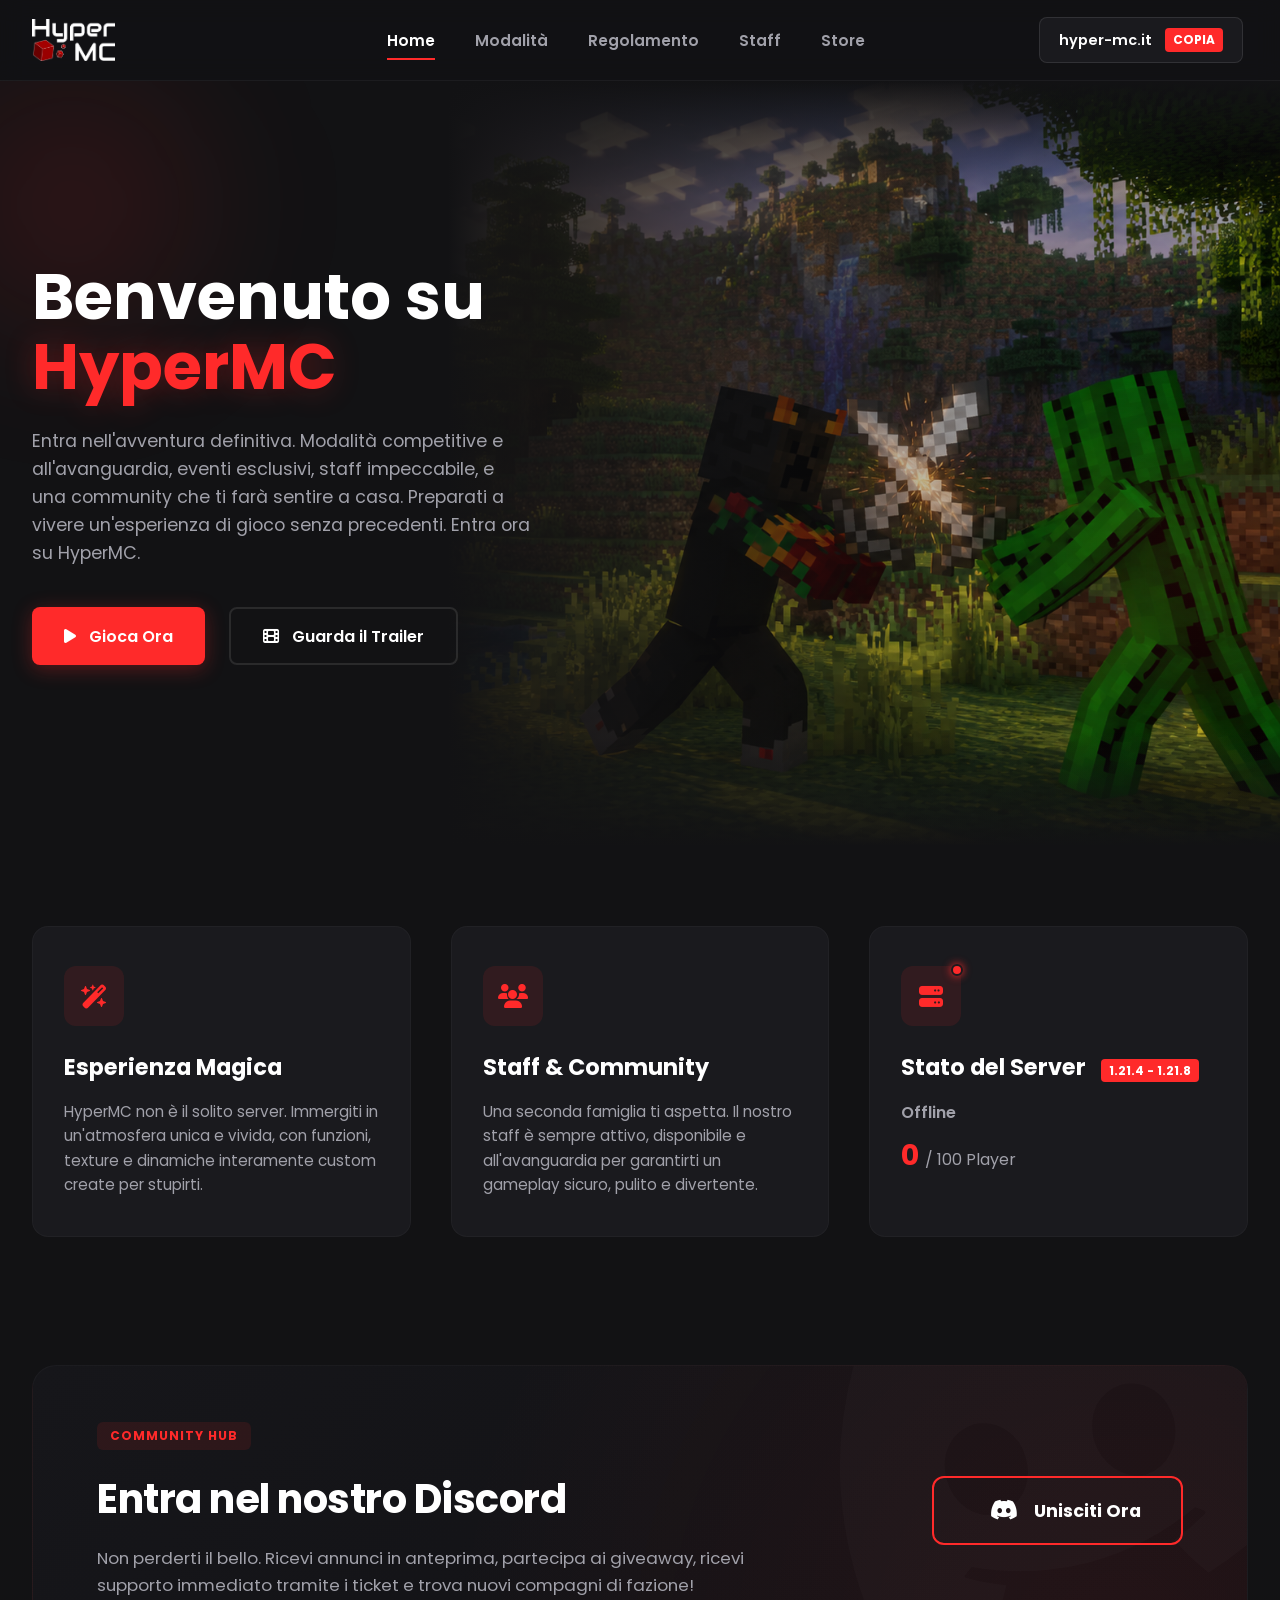
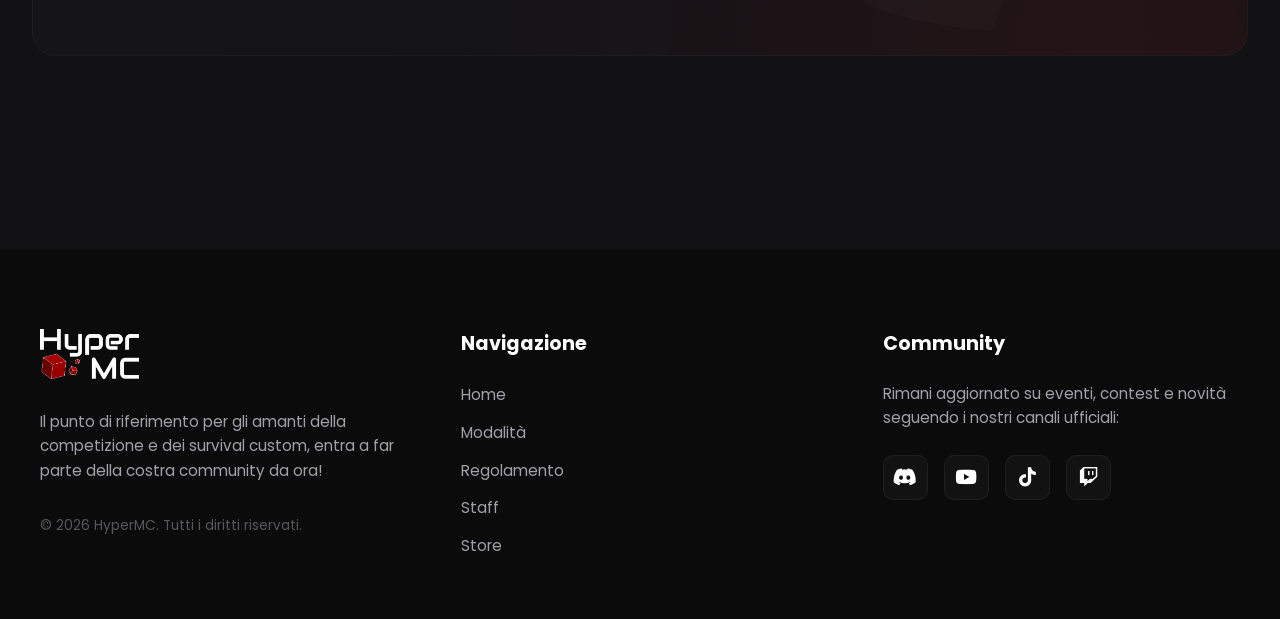
==== index.html @ ea0489ea "Diciottesimo commit: HyperMC Website" ====
<!DOCTYPE html>
<html lang="it">
<head>
    <meta charset="UTF-8">
    <meta name="viewport" content="width=device-width, initial-scale=1.0">
    <title>HyperMC - Home</title>
    <meta name="description" content="Entra su HyperMC, il server Minecraft con modalità competitive, survival custom, eventi esclusivi e voice chat integrata. Scatena l'avventura!">
    <link href="https://fonts.googleapis.com/css2?family=Poppins:wght@400;600;700&display=swap" rel="stylesheet">
    <link rel="stylesheet" href="https://cdnjs.cloudflare.com/ajax/libs/font-awesome/6.4.0/css/all.min.css">
    <link rel="stylesheet" href="https://unpkg.com/aos@next/dist/aos.css" />
    <link rel="stylesheet" href="style.css">
    <link rel="icon" type="image/png" href="hypermc_icon.png">
    <link rel="icon" type="image/png" href="https://www.hyper-mc.it">
    <meta name="thumbnail" content="www.hyper-mc.it/anteprima.png" />



</head>
<body id="home-page"> 
    <header class="main-header">
        <div class="navbar-container">
            <a href="#home" class="nav-logo">
                <img src="server-logo.png" alt="HyperMC Logo" class="logo-img">
            </a>

            <nav class="nav-menu">
                <a href="index.html" class="nav-link active">Home</a>
                <a href="modalità.html" class="nav-link">Modalità</a>
                <a href="regolamento.html" class="nav-link">Regolamento</a>
                <a href="staff.html" class="nav-link">Staff</a>
                <a href="store.html" class="nav-link">Store</a>
            </nav>

            <div class="nav-actions">
                <button class="ip-button" onclick="copyIP()">
                    <span class="ip-text">hyper-mc.it</span>
                    <span class="ip-badge">Copia</span>
                </button>
            </div>
            <div>
                <button class="hamburger-btn" id="hamburger">
                    <span></span>
                    <span></span>
                    <span></span>
                </button>
            </div>
        </div>
    </header>
    <section id="home" class="hero-section">
    <div class="glow-effect top-left"></div>
    <div class="glow-effect bottom-right"></div>

    <div class="hero-container">
        <div class="hero-content">
            <h1 data-aos="fade-up" class="hero-title">
                Benvenuto su<br>
                <span class="brand-color">HyperMC</span>
            </h1>
            <p data-aos="fade-up" data-aos-delay="200" class="hero-subtitle">
                Entra nell'avventura definitiva. Modalità competitive e all'avanguardia, eventi esclusivi, staff impeccabile, e una community che ti farà sentire a casa. Preparati a vivere un'esperienza di gioco senza precedenti. Entra ora su HyperMC.
            </p>
            <div class="hero-buttons" data-aos="fade-up" data-aos-delay="250">
                <button class="btn btn-primary" onclick="copyIP()">
                    <i class="fa-solid fa-play"></i> Gioca Ora
                </button>
                <a href="https://youtu.be/nFDqjTiSqSU" target="_blank" style="text-decoration: none;">
                    <button class="btn btn-secondary">
                        <i class="fa-solid fa-film"></i> Guarda il Trailer
                    </button>
                </a>
            </div>
        </div>
    </div>
</section>
    <section id="features" class="features-section">
        <div class="features-container">
            
            <div class="feature-card" data-aos="fade-up" data-aos-delay="100">
                <div class="card-icon">
                    <i class="fa-solid fa-wand-magic-sparkles"></i>
                </div>
                <h3>Esperienza Magica</h3>
                <p>HyperMC non è il solito server. Immergiti in un'atmosfera unica e vivida, con funzioni, texture e dinamiche interamente custom create per stupirti.</p>
            </div>

            <div class="feature-card" data-aos="fade-up" data-aos-delay="250">
                <div class="card-icon">
                    <i class="fa-solid fa-users"></i>
                </div>
                <h3>Staff & Community</h3>
                <p>Una seconda famiglia ti aspetta. Il nostro staff è sempre attivo, disponibile e all'avanguardia per garantirti un gameplay sicuro, pulito e divertente.</p>
            </div>

            <div class="feature-card status-card" data-aos="fade-up" data-aos-delay="400">
                <div class="card-icon status-icon">
                    <i class="fa-solid fa-server"></i>
                    <span class="pulse-dot"></span>
                </div>
                <h3>Stato del Server<span class="server-version-badge">1.21.4 - 1.21.8</span></h3>
                <div class="server-status-info">
                    <p id="server-status-text" class="status-loading">Connessione in corso...</p>
                    <div class="player-count-box">
                        <span id="player-count">--</span> <span class="player-max">/ 100 Player</span>
                    </div>
                </div>
            </div>
        </div>
    </section>

    <section id="discord-banner" class="discord-section">
        <div class="discord-container" data-aos="fade-right" data-aos-duration="900">
            <div class="discord-bg-icon">
                <i class="fa-brands fa-discord"></i>
            </div>
            
            <div class="discord-text-content">
                <span class="discord-badge">Community Hub</span>
                <h2>Entra nel nostro Discord</h2>
                <p>
                    Non perderti il bello. Ricevi annunci in anteprima, partecipa ai giveaway, ricevi supporto immediato tramite i ticket e trova nuovi compagni di fazione!
                </p>
            </div>

            <div class="discord-action">
                <a href="https://discord.gg/C8uufsfNbW" target="_blank" class="discord-btn">
                    <div class="btn-glow-layer"></div>
                    <i class="fa-brands fa-discord"></i>
                    <span>Unisciti Ora</span>
                </a>
            </div>
        </div>
    </section>
<script>
document.addEventListener('DOMContentLoaded', () => {
    // Usiamo querySelector per intercettare le classi esatte del tuo HTML
    const hamburger = document.querySelector('.hamburger-btn');
    const navMenu = document.querySelector('.nav-menu');

    console.log("Controllo elementi:", { hamburger, navMenu });

    if (hamburger && navMenu) {
        hamburger.addEventListener('click', () => {
            hamburger.classList.toggle('active');
            navMenu.classList.toggle('active');
        });

        const navLinks = navMenu.querySelectorAll('.nav-link');
        navLinks.forEach(link => {
            link.addEventListener('click', () => {
                hamburger.classList.remove('active');
                navMenu.classList.remove('active');
            });
        });
    }
});
</script>
    <script src="https://unpkg.com/aos@next/dist/aos.js"></script>
<script>
  // Inizializza le animazioni con impostazioni fluide
  AOS.init({
    duration: 1000, // Durata dell'animazione in millisecondi (1 secondo)
    once: true,     // L'animazione avviene solo la prima volta che si scrolla
    offset: 100     // Inizia l'animazione 100px prima che l'elemento appaia a schermo
  });
</script>
</body>
</div> </section> <footer class="main-footer">
    <div class="footer-container">
        
        <div class="footer-column footer-brand">
            <a href="index.html" class="footer-logo-link">
                <img src="server-logo.png" alt="HyperMC Logo" class="footer-logo">
            </a>
            <p>Il punto di riferimento per gli amanti della competizione e dei survival custom, entra a far parte della costra community da ora!</p>
            <p class="copyright">&copy; 2026 HyperMC. Tutti i diritti riservati.</p>
        </div>

        <div class="footer-column footer-links">
            <h3>Navigazione</h3>
            <ul>
                <li><a href="index.html">Home</a></li>
                <li><a href="modalità.html">Modalità</a></li>
                <li><a href="regolamento.html">Regolamento</a></li>
                <li><a href="staff.html">Staff</a></li>
                <li><a href="store.html">Store</a></li>
            </ul>
        </div>

        <div class="footer-column footer-social">
            <h3>Community</h3>
            <p>Rimani aggiornato su eventi, contest e novità seguendo i nostri canali ufficiali:</p>
            <div class="social-icons">
                <a href="https://discord.gg/j9Db7fVNSX" class="social-icon discord" target="_blank" title="Entra su Discord"><i class="fa-brands fa-discord"></i></a>
                <a href="https://www.youtube.com/@hypermc_official" class="social-icon youtube" target="_blank" title="Canale Youtube"><i class="fa-brands fa-youtube"></i></a>
                <a href="https://www.tiktok.com/@hypermc_official" class="social-icon tiktok" target="_blank" title="Profilo TikTok"><i class="fa-brands fa-tiktok"></i></a>
                <a href="https://www.twitch.tv/hypermc_network" class="social-icon twitch" target="_blank" title="Canale Twitch"><i class="fa-brands fa-twitch"></i></a>
            </div>
        </div>
    </div> </footer>
    <script src="app.js"></script>
    <script src="script.js"></script>
</html>
---- style.css ----
/* ==========================================
   RESET GLOBALE & VARIABILI
   ========================================== */
:root {
    --bg-dark: #121214;       /* Grigio scuro di sfondo principale */
    --bg-card: #1a1a1e;       /* Grigio leggermente più chiaro per navbar/card */
    --primary-red: #ff2a2a;   /* Rosso acceso energico */
    --text-white: #ffffff;    /* Bianco puro per i titoli */
    --text-gray: #a1a1aa;     /* Grigio chiaro per testi secondari */
    --transition-smooth: all 0.3s cubic-bezier(0.4, 0, 0.2, 1);
}

* {
    margin: 0;
    padding: 0;
    box-sizing: border-box;
    font-family: 'Poppins', sans-serif;
    scroll-behavior: smooth;
}
::selection {
  background-color: #ff2a2a; /* Colore dello sfondo */
  color: black;            /* Colore del testo */
}

body {
    margin: 0;
    padding: 0;
    background-color: #121214;
    color: var(--text-white);
    font-family: 'Poppins', sans-serif; /* O il tuo font attuale */

    /* 🛠️ INCOLLA E FORZA QUESTE 4 RIGHE QUI SOTTO */
    display: flex;
    flex-direction: column;
    min-height: 100vh; /* Costringe la pagina a essere alta almeno quanto lo schermo */
}

/* ==========================================
   STILE NAVBAR (HEADER) - REBUILT
   ========================================== */
.main-header {
    position: sticky !important; /* Mantiene la barra in alto durante lo scroll */
    top: 0;
    left: 0;
    width: 100%;
    z-index: 99999 !important;
    background: rgba(18, 18, 20, 0.7); 
    backdrop-filter: blur(12px);       
    -webkit-backdrop-filter: blur(12px);
    border-bottom: 1px solid rgba(255, 255, 255, 0.05);
    transition: var(--transition-smooth);
}

/* Il contenitore interno - Forziamo la riga orizzontale */
.navbar-container {
    display: flex !important;           /* FORZA la disposizione in riga */
    flex-direction: row !important;     /* Impedisce l'impilamento verticale */
    justify-content: space-between !important; /* Separa Logo, Menu e IP */
    align-items: center !important;     /* Centra tutto verticalmente */
    max-width: 1300px;
    margin: 0 auto;
    padding: 0 2rem;
    height: 80px !important;            /* Blocca l'altezza dell'header */
    box-sizing: border-box;
}

/* LOGO */
.nav-logo {
    display: flex !important;
    align-items: center !important;
    height: 100% !important;
    min-width: 150px; /* Evita che il logo si rimpicciolisca troppo */
    text-decoration: none;
}

/* L'immagine del logo - Blindata */
.nav-logo img {
    height: 42px !important;       /* Altezza fissa tassativa */
    max-height: 42px !important;   /* Sicurezza anti-sminchiamento */
    width: auto !important;        /* Mantiene le proporzioni */
    display: block !important;
    object-fit: contain !important;
    transition: var(--transition-smooth);
}

/* Effetto Hover sul logo */
.nav-logo:hover img {
    transform: scale(1.05);
}

/* LINK DI NAVIGAZIONE */
.nav-menu {
    display: flex;
    gap: 2.5rem;
    margin-left: 200px;
}

.nav-link {
    font-size: 0.95rem;
    font-weight: 600;
    text-decoration: none;
    color: var(--text-gray);
    position: relative;
    padding: 0.5rem 0;
    transition: var(--transition-smooth);
}

.nav-link:hover, .nav-link.active {
    color: var(--text-white);
}

/* Animazione linea rossa sotto i link */
.nav-link::after {
    content: '';
    position: absolute;
    bottom: 0;
    left: 50%;
    width: 0;
    height: 2px;
    background-color: var(--primary-red);
    transition: var(--transition-smooth);
    transform: translateX(-50%);
}

.nav-link:hover::after, .nav-link.active::after {
    width: 100%;
}

/* BOTTONE IP COPIA */
.ip-button {
    background-color: var(--bg-card);
    border: 1px solid rgba(255, 255, 255, 0.1);
    padding: 0.6rem 1.2rem;
    border-radius: 8px;
    cursor: pointer;
    display: flex;
    align-items: center;
    gap: 0.8rem;
    transition: var(--transition-smooth);
    margin-left: 170px;
}

.ip-text {
    color: var(--text-white);
    font-weight: 600;
    font-size: 0.9rem;
}

.ip-badge {
    background-color: var(--primary-red);
    color: var(--text-white);
    font-size: 0.75rem;
    font-weight: 700;
    text-transform: uppercase;
    padding: 0.2rem 0.5rem;
    border-radius: 4px;
    transition: var(--transition-smooth);
}

/* Effetti Hover Bottone IP */
.ip-button:hover {
    border-color: var(--primary-red);
    box-shadow: 0 0 15px rgba(255, 42, 42, 0.2);
    transform: translateY(-2px);
}

.ip-button:hover .ip-badge {
    background-color: var(--text-white);
    color: var(--bg-dark);
}
/* ==========================================
   STILE HERO SECTION
   ========================================== */
/* MODIFICA QUESTO NEL TUO CSS */
.hero-section {
    position: relative;             /* Ancoraggio elementi interni */
    min-height: 85vh;              /* Altezza della sezione */
    display: flex;                  /* Attiva il box flessibile */
    align-items: center;            /* Centra il contenuto in verticale */
    overflow: hidden;               /* Taglia le luci fuori schermo */
    background-color: #121214;      /* Grigio scuro originale di base */
}

/* Spostiamo l'immagine qui sotto, così si attiva SOLO se siamo nella Home */
#home-page .hero-section {
    background-image: url('img-hero3.png'); /* L'immagine si carica solo nella Home */
    background-position: calc(100% + 100px) center; /* Posiziona l'immagine */
    background-repeat: no-repeat;   /* Impedisce la ripetizione */
    background-size: cover;         /* Copre l'intera altezza */
}

/* MODIFICA QUESTO NEL TUO CSS */
/* Aggiungendo #home-page prima, la sfumatura esisterà SOLO nella Home */
#home-page .hero-section::before {
    content: '';                    /* Genera l'elemento virtuale del velo */
    position: absolute;             /* Lo sovrappone sopra alla sezione */
    top: 0;                         /* Parte dal limite superiore */
    left: 0;                        /* Parte dal limite sinistro */
    width: 100%;                    /* Esteso su tutta la larghezza */
    height: 100%;                   /* Esteso su tutta l'altezza */
    /* Il gradiente originale che si attiva solo nella pagina principale */
    background: linear-gradient(to right, #121214 0%, #121214 35%, rgba(18, 18, 20, 0.3) 70%, rgba(18, 18, 20, 0) 100%),
                linear-gradient(to bottom, #121214 0%, transparent 15%, transparent 85%, #121214 100%);
    z-index: 1;                     /* Sopra lo sfondo, sotto ai testi */
}

.hero-container {
    max-width: 1300px;              /* Larghezza massima del contenitore */
    margin: 0 auto;                 /* Centra il blocco nella pagina */
    padding: 2rem;                  /* Spazio di distacco dai bordi */
    width: 100%;                    /* Occupa tutto lo spazio orizzontale */
    z-index: 10;                    /* Spinge i testi sopra al velo sfumato */
}

/* COLONNA SINISTRA: TESTI */
.hero-content {
    max-width: 600px;               /* Contiene il testo per non farlo allargare troppo */
}

.hero-title {
    font-size: 4rem;                /* Grandezza del titolo principale */
    font-weight: 700;                /* Spessore del carattere in grassetto */
    line-height: 1.1;               /* Spaziatura verticale tra le righe */
    margin-bottom: 1.5rem;          /* Spazio vuoto sotto al titolo */
    color: var(--text-white);       /* Colore bianco del testo */
}

.hero-title .brand-color {
    color: var(--primary-red);      /* Applica il rosso della variabile */
    text-shadow: 0 0 30px rgba(255, 42, 42, 0.3); /* Effetto neon sul testo rosso */
}

.hero-subtitle {
    font-size: 1.1rem;              /* Grandezza del testo di descrizione */
    color: var(--text-gray);        /* Colore grigio chiaro leggibile */
    line-height: 1.6;               /* Altezza della riga di lettura */
    margin-bottom: 2.5rem;          /* Spazio prima dei pulsanti */
    max-width: 500px;               /* Blocca la larghezza del paragrafo */
}

/* BOTTONI HERO */
.hero-buttons {
    display: flex;
    gap: 1.5rem;
}

.btn {
    padding: 0.9rem 2rem;
    font-size: 1rem;
    font-weight: 600;
    border-radius: 8px;
    cursor: pointer;
    display: flex;
    align-items: center;
    gap: 0.8rem;
    transition: var(--transition-smooth);
}

.btn-primary {
    background-color: var(--primary-red);
    color: var(--text-white);
    border: none;
    box-shadow: 0 4px 20px rgba(255, 42, 42, 0.3);
}

.btn-primary:hover {
    transform: translateY(-3px);
    box-shadow: 0 6px 25px rgba(255, 42, 42, 0.5);
    background-color: #ff4545;
}

.btn-secondary {
    background-color: transparent;
    color: var(--text-white);
    border: 2px solid rgba(255, 255, 255, 0.1);
}

.btn-secondary:hover {
    border-color: var(--primary-red);
    background-color: rgba(255, 42, 42, 0.05);
    transform: translateY(-3px);
}

/* AMBIENT GLOW (LUCI DI SFONDO) */
.glow-effect {
    position: absolute;
    width: 400px;
    height: 400px;
    background: radial-gradient(circle, rgba(255, 42, 42, 0.15) 0%, rgba(0,0,0,0) 70%);
    border-radius: 50%;
    filter: blur(60px);
    z-index: 1;
    pointer-events: none; /* Evita che le luci blocchino i click sui bottoni */
}

.glow-effect.top-left {
    top: -10%;
    left: -10%;
}

.glow-effect.bottom-right {
    bottom: 10%;
    right: -10%;
}

/* ==========================================
   ANIMAZIONI (KEYFRAMES)
   ========================================== */
@keyframes floatAnimation {
    0% {
        transform: translateY(0px);
    }
    50% {
        transform: translateY(-15px); /* Sposta l'immagine su di 15px a metà animazione */
    }
    100% {
        transform: translateY(0px);
    }
}
/* ==========================================
   STILE SEZIONE FEATURES (CARD)
   ========================================== */
.features-section {
    padding: 5rem 2rem;
    position: relative;
    z-index: 10;
}

.features-container {
    max-width: 1300px;
    margin: 0 auto;
    display: grid;
    /* Crea 3 colonne uguali, ma se lo schermo è piccolo (mobile) le mette una sotto l'altra */
    grid-template-columns: repeat(auto-fit, minmax(300px, 1fr));
    gap: 2.5rem;
}

/* LA CARD ORIGINALE: Rimane ferma per AOS, mantiene le sue dimensioni naturali */
.feature-card {
    position: relative;
    border-radius: 16px;
    padding: 2.5rem 2rem;
    overflow: visible; 
    background: transparent; 
}

/* IL BOX GRAFICO: Crea lo sfondo originale e si muove all'hover */
.feature-card::before {
    content: '';
    position: absolute;
    top: 0;
    left: 0;
    right: 0;
    bottom: 0;
    background: var(--bg-card);
    border: 1px solid rgba(255, 255, 255, 0.03);
    border-radius: 16px;
    z-index: -1; 
    transition: transform 0.25s cubic-bezier(0.25, 0.46, 0.45, 0.94), border-color 0.25s ease, box-shadow 0.25s ease;
}

/* PREPARIAMO I TESTI E I COMPONENTI A MUOVERSI CON LA STESSA TRANSIZIONE */
.feature-card h3,
.feature-card p,
.feature-card .server-status-info {
    transition: transform 0.25s cubic-bezier(0.25, 0.46, 0.45, 0.94);
}

/* Stile delle icone in cima alle card */
.card-icon {
    width: 60px;
    height: 60px;
    background: rgba(255, 42, 42, 0.1);
    border-radius: 12px;
    display: flex;
    justify-content: center;
    align-items: center;
    margin-bottom: 1.5rem;
    /* Sincronizziamo il transform dell'icona con il resto della card */
    transition: transform 0.25s cubic-bezier(0.25, 0.46, 0.45, 0.94), background 0.25s ease;
}

.card-icon i {
    color: var(--primary-red);
    font-size: 1.5rem;
    transition: color 0.25s ease;
}

/* ==========================================================================
   IL FIX DEFINITIVO: Tutto si alza insieme alla stessa identica velocità!
   ========================================================================== */
.feature-card:hover::before,
.feature-card:hover .card-icon,
.feature-card:hover h3,
.feature-card:hover p {
    transform: translateY(-6px);
}

/* Gestione dei colori all'hover (attivati sempre dal guscio) */
.feature-card:hover::before {
    border-color: rgba(255, 42, 42, 0.2);
    box-shadow: 0 12px 30px rgba(0, 0, 0, 0.4);
}

.feature-card:hover .card-icon {
    background: var(--primary-red);
}

.feature-card:hover .card-icon i {
    color: var(--text-white);
}

/* Testi delle Card */
.feature-card h3 {
    font-size: 1.4rem;
    font-weight: 700;
    margin-bottom: 1rem;
    color: var(--text-white);
}

.feature-card p {
    color: var(--text-gray);
    font-size: 0.95rem;
    line-height: 1.6;
}

/* SPECIFICHE CARD STATO (CARD 3) */
.status-icon {
    position: relative;
}
.server-version-badge {
    background-color: var(--primary-red);
    color: var(--text-white);
    font-size: 0.75rem;
    font-weight: 700;
    text-transform: uppercase;
    padding: 0.2rem 0.5rem;
    border-radius: 4px;
    transition: var(--transition-smooth);
    margin-left: 15px;
}

/* IL PALLINO: Configurazione dinamica totale */
.pulse-dot {
    position: absolute;
    top: -2px;
    right: -2px;
    width: 12px;
    height: 12px;
    border-radius: 50%;
    border: 2px solid var(--bg-card);
    
    /* Valori BASE di default se JS non ha ancora risposto (Grigio spento) */
    background-color: var(--dot-bg, var(--text-gray)); 
    box-shadow: var(--dot-shadow, none);
    animation: var(--dot-anim, none);
    
    transition: background-color 0.3s ease, box-shadow 0.3s ease;
}

/* ==========================================================================
   COLLEGAMENTO DIRETTO CON LE CLASSI DI STATO (JS-COMPATIBLE)
   Agganciamo le variabili ovunque si trovi la classe nel blocco della card
   ========================================================================== */

/* 1. SE IL SERVER È ONLINE (Verde + Pulsazione) */
.status-online,
.status-online ~ .pulse-dot,
:has(.status-online) .pulse-dot,
.server-status-card:has(.status-online) .pulse-dot {
    color: #2ecc71;
    --dot-bg: #2ecc71;
    --dot-shadow: 0 0 8px #2ecc71;
    --dot-anim: pulseAnimation 1.8s infinite;
}

/* 2. SE IL SERVER È OFFLINE (Rosso fisso statico) */
.status-offline,
.status-offline ~ .pulse-dot,
:has(.status-offline) .pulse-dot,
.server-status-card:has(.status-offline) .pulse-dot {
    color: var(--primary-red);
    --dot-bg: var(--primary-red);
    --dot-shadow: 0 0 8px var(--primary-red);
    --dot-anim: none !important; /* Forza lo stop dell'animazione */
}

/* 3. IN CARICAMENTO (Grigio statico) */
.status-loading,
.status-loading ~ .pulse-dot,
:has(.status-loading) .pulse-dot {
    color: var(--text-gray);
    --dot-bg: var(--text-gray);
    --dot-shadow: none;
    --dot-anim: none;
}

/* INFO TESTUALI E RESTO DEL CSS REPLICA */
.server-status-info {
    margin-top: 0.5rem;
}

#server-status-text {
    font-weight: 600;
    font-size: 1rem;
    margin-bottom: 0.5rem;
}

.player-count-box {
    font-size: 1.8rem;
    font-weight: 700;
    color: var(--text-white);
    margin-top: 0.5rem;
}

#player-count {
    color: var(--primary-red);
}

.player-max {
    font-size: 1rem;
    color: var(--text-gray);
    font-weight: 400;
}

/* ==========================================
   ANIMAZIONE PULSAZIONE PALLINO VERDE
   ========================================== */
@keyframes pulseAnimation {
    0% {
        box-shadow: 0 0 0 0 rgba(46, 204, 113, 0.7);
    }
    70% {
        box-shadow: 0 0 0 8px rgba(46, 204, 113, 0);
    }
    100% {
        box-shadow: 0 0 0 0 rgba(46, 204, 113, 0);
    }
}
/* --- SEZIONE EVENTO APERTURA (TEMA ROSSO HYPERMC) --- */
.evento-apertura-section {
    padding: 3rem 2rem 6rem 2rem;
    position: relative;
    z-index: 10;
}   

.evento-container {
    max-width: 1300px;
    margin: 0 auto;
    background: var(--bg-card);
    border: 2px solid #ff2a2a; /* Rosso stile HyperMC */
    border-radius: 16px;
    padding: 40px;
    text-align: left; /* Allinea tutto a sinistra */
    box-shadow: 0 10px 30px rgba(255, 42, 42, 0.2);
    position: relative;
    
    /* Layout a due colonne (Flexbox) */
    display: flex;
    align-items: center; /* Centra verticalmente testo e immagine */
    justify-content: space-between;
    gap: 40px; /* Spazio tra il blocco di testo e l'immagine */
}

/* Colonna Sinistra (Testi) */
.evento-testo {
    flex: 1.2; /* Dà un po' più di spazio al testo rispetto all'immagine */
    display: flex;
    flex-direction: column;
    align-items: flex-start; /* Forziamo l'allineamento a sinistra dei figli */
}

/* Badge sopra il titolo */
.evento-badge {
    display: inline-block;
    padding: 0.3rem 0.8rem;
    background: rgba(255, 42, 42, 0.1);
    color: #ff2a2a;
    font-size: 0.75rem;
    font-weight: 700;
    text-transform: uppercase;
    letter-spacing: 1px;
    border-radius: 6px;
    margin-bottom: 1.2rem;
}

.evento-container h2 {
    color: #ffffff;
    font-size: 2.2rem;
    margin-bottom: 15px;
    font-weight: 700;
    text-align: left;
}

.evento-descrizione {
    color: #cccccc;
    font-size: 1.05rem;
    line-height: 1.6;
    max-width: 100%; /* Sfrutta tutta la larghezza della colonna di sinistra */
    margin: 0 0 25px 0; /* Rimuoviamo il "margin: auto" che centrava il testo */
    text-align: left;
}

/* Box per evidenziare la Voice Chat */
.voicechat-box {
    display: inline-flex;
    align-items: center;
    justify-content: flex-start;
    gap: 12px;
    background: rgba(255, 255, 255, 0.05);
    border: 1px solid rgba(255, 42, 42, 0.3);
    padding: 12px 24px;
    border-radius: 10px;
    color: #e0e0e0;
    font-size: 0.95rem;
}

.voice-icon {
    color: #ff2a2a;
    font-size: 1.3rem;
}

.voicechat-box strong {
    color: #ffffff;
}

/* Colonna Destra (Immagine) */
.evento-media {
    flex: 0.8;
    display: flex;
    justify-content: center;
    align-items: center;
    width: 100%;
}

.evento-img {
    width: 100%;
    max-width: 200px; /* Imposta la larghezza massima dell'immagine */
    height: auto;
    object-fit: contain;
    border-radius: 12px;
}
/* ==========================================
   STILE SEZIONE DISCORD BANNER
   ========================================== */
.discord-section {
    padding: 3rem 2rem 6rem 2rem;
    position: relative;
    z-index: 10;
}

.discord-container {
    max-width: 1300px;
    margin: 0 auto;
    background: #16161a; /* Grigio scurissimo di base */
    /* Crea un gradiente che simula una luce rossa circolare nell'angolo in basso a destra */
    background: radial-gradient(circle at 90% 100%, rgba(255, 42, 42, 0.08) 0%, rgba(22, 22, 26, 0) 60%), 
                linear-gradient(135deg, #16161a 0%, #111114 100%);
    border: 1px solid rgba(255, 255, 255, 0.03);
    border-radius: 24px;
    padding: 3.5rem 4rem;
    display: flex; 
    align-items: center;
    justify-content: space-between;
    gap: 3rem;
    position: relative;
    overflow: hidden; /* Taglia l'icona gigante che esce dai bordi */
}

/* L'icona gigante filigranata sullo sfondo */
.discord-bg-icon {
    position: absolute;
    right: -5%;
    bottom: -30%;
    font-size: 25rem;
    color: rgba(255, 255, 255, 0.015); /* Opacità quasi invisibile (1.5%) */
    transform: rotate(-15deg);
    pointer-events: none;
    z-index: 1;
}

/* LATO SINISTRO: TESTI */
.discord-text-content {
    max-width: 650px;
    position: relative;
    z-index: 2; /* Sopra l'icona di sfondo */
}

.discord-badge {
    display: inline-block;
    padding: 0.3rem 0.8rem;
    background: rgba(255, 42, 42, 0.1);
    color: var(--primary-red);
    font-size: 0.75rem;
    font-weight: 700;
    text-transform: uppercase;
    letter-spacing: 1px;
    border-radius: 6px;
    margin-bottom: 1.2rem;
}

.discord-text-content h2 {
    font-size: 2.5rem;
    font-weight: 700;
    color: var(--text-white);
    margin-bottom: 1rem;
    letter-spacing: -0.5px;
}

.discord-text-content p {
    color: var(--text-gray);
    line-height: 1.6;
    font-size: 1.05rem;
}

/* LATO DESTRO: IL MEGA BOTTONE FUTURISTICO */
.discord-action {
    position: relative;
    z-index: 2;
}

.discord-btn {
    position: relative;
    display: flex;
    align-items: center;
    gap: 1rem;
    padding: 1.2rem 2.5rem;
    background: transparent;
    color: var(--text-white);
    text-decoration: none;
    font-size: 1.1rem;
    font-weight: 700;
    border: 2px solid var(--primary-red);
    border-radius: 12px;
    white-space: nowrap; /* Impedisce al testo di andare a capo */
    transition: all 0.4s cubic-bezier(0.25, 0.8, 0.25, 1);
    overflow: hidden;
}

/* Icona dentro il bottone */
.discord-btn i {
    font-size: 1.4rem;
    transition: transform 0.4s ease;
}

/* EFFETTI HOVER SUL BOTTONE */
.discord-btn:hover {
    background-color: var(--primary-red);
    box-shadow: 0 0 30px rgba(255, 42, 42, 0.4);
    transform: scale(1.03); /* Si ingrandisce leggermente */
}

/* Animazione dell'icona Discord al passaggio del mouse */
.discord-btn:hover i {
    transform: rotate(15deg) scale(1.2); /* Ruota e si ingrandisce */
}
/* ==========================================
   STILE SEZIONE MODALITÀ DI GIOCO
   ========================================== */
.modes-section {
    padding: 8rem 2rem 6rem 2rem;   /* Spazio interno sopra, ai lati e sotto */
    background-color: #121214;      /* Grigio scuro di base del sito */
    display: flex;                  /* FORZA la sezione a comportarsi come contenitore flessibile */
    flex-direction: column;         /* Dispone titolo e card in verticale, uno sotto l'altro */
    align-items: center;            /* CENTRA in modo assoluto tutti i figli (titolo e container) al centro dello schermo */
    width: 100%;                    /* Costringe la sezione a occupare tutta la larghezza dello schermo */
    box-sizing: border-box;         /* Include il padding nel calcolo della larghezza per evitare bug */
}

/* CONTENITORE DEL TITOLO CENTRALE */
.modes-header {
    text-align: center;             /* IL FIX: Allinea il testo e lo span rosso esattamente al centro della pagina */
    margin-bottom: 4rem;            /* Mantiene lo spazio sotto prima delle card */
    width: 100%;                    /* Costringe il titolo a occupare tutto lo spazio orizzontale per centrarsi */
}

.modes-header h1 {
    font-size: 3.5rem;              /* Dimensione generosa per il titolo principale */
    font-weight: 800;                /* Spessore del font ultra-grassetto */
    color: var(--text-white);       /* Colore bianco per le prime parole */
    letter-spacing: -1px;           /* Avvicina leggermente le lettere per un look pro */
}

/* LA SCRITTA "MODALITÀ" IN ROSSO */
.modes-header h1 .brand-color {
    color: var(--primary-red);      /* Applica il rosso della variabile del server */
    text-shadow: 0 0 30px rgba(255, 42, 42, 0.2); /* Crea un leggerissimo alone rosso attorno */
}

.modes-container {
    width: 100%;                    /* Dice al container di usare lo spazio fino al limite massimo */
    max-width: 1300px;              /* Larghezza massima oltre la quale le card smettono di allargarsi */
    display: grid;                  /* Attiva la griglia interna per le card */
    grid-template-columns: repeat(2, 1fr); /* Mantiene le due colonne per Knockout e KitPvP */
    gap: 2.5rem;                    /* Spazio di distacco tra le card */
}

/* ==========================================================================
   IL NUOVO SISTEMA A GUSCIO PER LE MODALITÀ (FIX AOS & HOVER)
   ========================================================================== */

/* 1. STRUTTURA DEL GUSCIO ESTERNO: Gestisce SOLO la griglia e riceve AOS. 
   Togliamo sfondi, ombre e bordi per non farli laggare con la libreria */
.mode-card {
    background: transparent !important;
    padding: 0 !important;
    border: none !important;
    box-shadow: none !important;
}
/* LA REGINA: Dice al guscio esterno di allargarsi su due colonne se dentro c'è la card-main */
.mode-card:has(.card-main) {
    grid-column: span 2;
}

/* 2. IL VERO CORPO DELLA CARD: Qui dentro si sposta tutta la grafica, i padding e le immagini.
   La transizione risponderà istantaneamente e in modo fluido all'hover */
.card-body {
    width: 100%;
    position: relative;             /* Necessario per posizionare il badge e il velo ::before all'interno */
    border-radius: 20px;            /* Arrotonda gli angoli delle card */
    min-height: 380px;              /* Altezza minima per contenere i testi comodamente */
    padding: 3rem;                  /* Spazio interno tra i bordi e il testo */
    display: flex;                  /* Attiva flexbox per gestire la disposizione interna */
    align-items: flex-end;          /* Spinge i testi sempre sul fondo della card */
    overflow: hidden;               /* Taglia l'immagine di sfondo se esce fuori o il velo */
    border: 1px solid #121214;      /* Nasconde lo stacco usando il colore del sito */  
    background-size: cover;         /* Forza l'immagine a coprire l'intera card */
    background-position: center;    /* Centra l'immagine nella card */
    box-sizing: border-box;
    
    /* Questa transizione rende l'hover burro sia a salire che a scendere, ignorando i blocchi di AOS */
    transition: transform 0.3s cubic-bezier(0.25, 0.46, 0.45, 0.94), box-shadow 0.3s ease;
}

/* 3. ASSOCIAZIONE DELLE IMMAGINI DI SFONDO AL CORPO INTERNO */
.card-body.card-main {
    background-image: url('img-smp.png'); /* Immagine di sfondo per la SMP */
}
.card-body.card-knockout {
    background-image: url('img-knockout.png'); /* Immagine di sfondo per Knockout */
}
.card-body.card-pvp {
    background-image: url('img-kitpvp.png'); /* Immagine di sfondo per il KitPvP */
}

/* 4. L'EFFETTO SFUMATURA (Spostato sul .card-body) */
.card-body::before {
    content: '';                    /* Genera l'elemento virtuale del velo */
    position: absolute;             /* Lo sovrappone interamente alla card */
    top: 0; left: 0; width: 100%; height: 100%; /* Copre il 100% dello spazio */
    background: linear-gradient(to top, rgba(18, 18, 20, 0.95) 0%, rgba(18, 18, 20, 0.4) 60%, transparent 100%); /* Sfuma da nero a trasparente */
    z-index: 1;                     /* Sta sopra l'immagine, sotto al testo */
}

/* 5. L'EFFETTO HOVER DEFINITIVO: Quando passi il mouse sul guscio (.mode-card), 
   il corpo interno (.card-body) si alza con uno zoom pazzesco e morbidissimo */
.mode-card:hover .card-body {
    transform: translateY(-8px);
    box-shadow: 0 12px 30px rgba(0, 0, 0, 0.5); /* Ombra profonda per dare l'effetto di distacco dal fondo */
}

/* ==========================================================================
   ELEMENTI INTERNI (Rimasti invariati, cambiano solo i posizionamenti relativi)
   ========================================================================== */

/* CONTENITORE TESTI (SOPRA IL VELO) */
.card-text-wrapper {
    position: relative;             /* Permette di scavalcare il velo nero */
    z-index: 2;                     /* Porta i testi in primo piano */
    max-width: 600px;               /* Evita che il testo si allarghi troppo */
}

.card-text-wrapper h3 {
    font-size: 2rem;                /* Dimensione del titolo della modalità */
    color: var(--text-white);       /* Colore bianco per massima leggibilità */
    margin-bottom: 0.8rem;          /* Distanza tra il titolo e la descrizione */
    font-weight: 700;                /* Scrittura in grassetto marcato */
}

.card-text-wrapper p {
    color: var(--text-gray);        /* Grigio chiaro rilassante per gli occhi */
    line-height: 1.6;               /* Spaziatura perfetta tra le linee di testo */
    font-size: 1.05rem;             /* Dimensione di lettura ideale */
}

/* LO STILE DEI BADGE IN ALTO A SINISTRA (Ancorati relativamente a .card-body ora) */
.mode-badge {
    position: absolute;             /* Lo ancora alla card indipendentemente dal testo */
    top: 2rem;                      /* Distanza dal bordo superiore */
    left: 2rem;                     /* Distanza dal bordo sinistro */
    padding: 0.4rem 1rem;           /* Spessore interno del rettangolo */
    border-radius: 8px;              /* Smussa gli angoli del badge */
    font-size: 0.8rem;              /* Testo piccolino stile etichetta */
    font-weight: 700;                /* Scrittura in grassetto */
    text-transform: uppercase;      /* Forza tutto in maiuscolo */
    letter-spacing: 1px;            /* Allarga le lettere del badge */
    z-index: 2;                     /* Lo tiene in primo piano sopra lo sfondo */
}

/* I TRE COLORI DEI BADGE */
.badge-gold {
    background: rgba(212, 175, 55, 0.15); /* Oro molto trasparente di sfondo */
    color: #d4af37;                 /* Testo color Oro lucido */
    border: 1px solid rgba(212, 175, 55, 0.3); /* Bordino oro sottile */
}

.badge-green {
    background: rgba(46, 204, 113, 0.15); /* Verde lime trasparente di sfondo */
    color: #2ecc71;                 /* Testo color Verde acceso */
    border: 1px solid rgba(46, 204, 113, 0.3); /* Bordino verde sottile */
}

.badge-darkred {
    background: rgba(139, 0, 0, 0.25); /* Rosso scuro trasparente di sfondo */
    color: #ff4d4d;                 /* Testo rosso chiaro per farlo risaltare */
    border: 1px solid rgba(139, 0, 0, 0.4); /* Bordino rosso scuro sottile */
}
/* ==========================================
   NOTIFICA POPUP (TOAST) PER COPIA IP
   ========================================== */
.toast-notifica {
    position: fixed;                /* Lo blocca in un punto fisso dello schermo */
    bottom: 2rem;                   /* Distanza dal bordo inferiore */
    right: 2rem;                    /* Distanza dal bordo destro */
    background-color: #1a1a1e;      /* Grigio scuro coerente con la palette del sito */
    color: var(--text-white);       /* Testo bianco per massima leggibilità */
    padding: 1rem 1.5rem;           /* Spessore interno del box del popup */
    border-radius: 10px;            /* Arrotonda gli angoli del quadratino */
    border-left: 4px solid var(--primary-red); /* Barra verticale rossa sul lato sinistro */
    box-shadow: 0 10px 30px rgba(0, 0, 0, 0.5); /* Ombra pronunciata per staccarlo dallo sfondo */
    font-weight: 600;                /* Scrittura in grassetto leggero */
    z-index: 999999;                /* Lo spinge sopra a qualsiasi altro elemento del sito */
    transform: translateY(100px);   /* Lo nasconde inizialmente sotto il bordo dello schermo */
    opacity: 0;                     /* Lo rende completamente invisibile all'inizio */
    transition: all 0.4s cubic-bezier(0.175, 0.885, 0.32, 1.275); /* Animazione fluida con effetto molla */
}

/* Stato attivo: quando JavaScript aggiunge questa classe, il popup salta fuori */
.toast-notifica.mostra {
    transform: translateY(0);       /* Riporta il popup nella sua posizione corretta */
    opacity: 1;                     /* Lo rende totalmente visibile */
}
/* ==========================================
   SEZIONE REGOLAMENTO (ACCORDION)
   ========================================== */
.regolamento-section {
    padding: 6rem 2rem;
    background-color: #121214;
    display: flex;
    flex-direction: column;
    align-items: center;
}

.regolamento-header {
    text-align: center;
    margin-bottom: 4rem;
}

.regolamento-header h1 {
    font-size: 3.5rem;
    font-weight: 800;
    color: var(--text-white);
}

.regolamento-header .brand-color {
    color: var(--primary-red);
}

.regolamento-intro {
    color: var(--text-gray);
    margin-top: 1rem;
    max-width: 600px;
}

/* CONTENITORE FISARMONICA */
.accordion-container {
    width: 100%;
    max-width: 800px; /* Più stretto per facilitare la lettura */
    display: flex;
    flex-direction: column;
    gap: 1rem;
}

.accordion-item {
    background: rgba(255, 255, 255, 0.02);
    border: 1px solid rgba(255, 255, 255, 0.05);
    border-radius: 12px;
    overflow: hidden;
    transition: all 0.3s ease;
}

.accordion-header {
    padding: 1.5rem;
    display: flex;
    justify-content: space-between;
    align-items: center;
    cursor: pointer;
    font-size: 1.2rem;
    font-weight: 600;
    color: var(--text-white);
    transition: background 0.3s;
}

.accordion-header:hover {
    background: rgba(255, 255, 255, 0.05);
}

.accordion-header i.fa-solid {
    color: var(--primary-red); /* Icone rosse */
    margin-right: 10px;
}

.accordion-header .arrow {
    font-size: 0.9rem;
    transition: transform 0.3s ease;
    color: var(--text-gray);
}

/* CONTENUTO APERTO */
.accordion-content {
    max-height: 0; /* Chiuso di default */
    overflow: hidden;
    transition: max-height 0.4s cubic-bezier(0.4, 0, 0.2, 1);
    background: rgba(0, 0, 0, 0.2);
}

.accordion-content ul {
    padding: 1.5rem 2rem;
    list-style: none;
}

.accordion-content li {
    color: var(--text-gray);
    margin-bottom: 0.8rem;
    position: relative;
    padding-left: 1.5rem;
    line-height: 1.5;
}

/* Puntino rosso per ogni regola */
.accordion-content li::before {
    content: '•';
    color: var(--primary-red);
    position: absolute;
    left: 0;
    font-size: 1.5rem;
    line-height: 1;
}

/* STATO ATTIVO (GESTITO DA JS) */
.accordion-item.active {
    border-color: rgba(255, 42, 42, 0.3);
}

.accordion-item.active .arrow {
    transform: rotate(180deg);
}

.accordion-item.active .accordion-content {
    max-height: 2500px; /* Un valore abbastanza alto da contenere il testo */
}
/* ==========================================
   SEZIONE STAFF (CARD 3D SKIN)
   ========================================== */
.staff-section {
    padding: 6rem 2rem;
    background-color: #121214;
    display: flex;
    flex-direction: column;
    align-items: center;
}

.staff-header {
    text-align: center;
    margin-bottom: 4rem;
}

.staff-header h1 {
    font-size: 3.5rem;
    font-weight: 800;
    color: var(--text-white);
}

.staff-header .brand-color {
    color: var(--primary-red);
}

.staff-intro {
    color: var(--text-gray);
    margin-top: 1rem;
    max-width: 600px;
}

/* GRIGLIA CONTENITORE CARD */
.staff-container {
    width: 100%;
    max-width: 1100px;
    display: grid;
    /* Crea colonne automatiche che si adattano allo schermo (minimo 280px l'una) */
    grid-template-columns: repeat(auto-fit, minmax(280px, 1fr));
    gap: 3rem;
    justify-items: center;
}

/* STRUTTURA DELLA CARD */
.staff-card {
    background: rgba(255, 255, 255, 0.02);
    border: 1px solid rgba(255, 255, 255, 0.05);
    border-radius: 20px;
    padding: 2.5rem 2rem;
    width: 100%;
    max-width: 320px;
    text-align: center;
    position: relative;
    overflow: visible; /* Permette alla testa della skin di sbordare leggermente all'hover se si vuole */
    transition: all 0.4s cubic-bezier(0.175, 0.885, 0.32, 1.275);
}

/* EFFETTO HOVER VOLANTE */
.staff-card:hover {
    transform: translateY(-10px);
    background: rgba(255, 255, 255, 0.04);
}

/* ANIMAZIONE DELLA SKIN COINVOLTA */
.staff-avatar img {
    height: 160px;
    object-fit: contain;
    transition: transform 0.4s ease;
    filter: drop-shadow(0 10px 15px rgba(0, 0, 0, 0.5)); /* Ombra sotto la skin */
}

.staff-card:hover .staff-avatar img {
    transform: scale(1.1); /* Zooma e solleva la skin quando ci passi sopra */
}

/* INFO TESTUALI */
.staff-info h3 {
    font-size: 1.5rem;
    color: var(--text-white);
    margin: 1.5rem 0 0.5rem 0;
    font-weight: 700;
}

.staff-discord {
    color: var(--text-gray);
    font-size: 0.9rem;
    margin-top: 1rem;
}

.staff-discord i {
    color: #5865F2; /* Colore ufficiale del brand Discord */
    margin-right: 5px;
}

/* BADGE DEI RUOLI */
.role-badge {
    display: inline-block;
    padding: 0.3rem 1rem;
    border-radius: 20px;
    font-size: 0.75rem;
    font-weight: 700;
    text-transform: uppercase;
    letter-spacing: 1px;
}
/* COLORI DEI RUOLI */
.role-founder {
    background: rgba(255, 42, 42, 0.15);
    color: #ff2a2a;
    border: 1px solid rgba(255, 42, 42, 0.3);
}

.role-owner {
    background: rgba(255, 63, 63, 0.301);
    color: #ff6969;
    border: 1px solid rgba(255, 63, 63, 0.301);
}

.role-srhelper {
    background: rgba(46, 56, 204, 0.15);
    color: #2e4bcc;
    border: 1px solid rgba(46, 56, 204, 0.15);
}
.role-trainee {
    background: rgba(99, 99, 99, 0.15);
    color: #999999;
    border: 1px solid rgba(99, 99, 99, 0.15);
}
/* COLORI DEI BORDI ALL'HOVER (ILLUMINAZIONE SPECIFICA) */
.staff-card.border-red:hover { border-color: rgba(255, 42, 42, 0.5); box-shadow: 0 10px 30px rgba(255, 42, 42, 0.05); }
.staff-card.border-lightred:hover { border-color: rgba(214, 64, 64, 0.5); box-shadow: 0 10px 30px rgba(52, 152, 219, 0.05); }
.staff-card.border-blue:hover { border-color: rgba(46, 56, 204, 0.5); box-shadow: 0 10px 30px rgba(46, 204, 113, 0.05); }
.staff-card.border-gray:hover { border-color: rgba(177, 177, 177, 0.5); box-shadow: 0 10px 30px rgba(46, 204, 113, 0.05); }
/*---SEZIONE STORE COMING SOON---*/
.coming-soon-section {
    padding: 6rem 2rem;
    background-color: #121214;
    display: flex;
    flex-direction: column;
    align-items: center;
}
.coming-soon-container {
    width: 100%;
    max-width: 1100px;
    display: grid;
    gap: 1rem;
    justify-items: center;
}
.coming-soon h1 {
    font-size: 3.5rem;
    font-weight: 800;
    color: var(--text-white);
    text-align: center;
}
.coming-soon .brand-color {
    color: var(--primary-red);
}
.coming-soon-text {
    color: var(--text-gray);
    margin-top: 1rem;
    max-width: 600px;
    text-align: center;
}

/* ==========================================
   STILE FOOTER (PIÈ DI PAGINA)
   ========================================== */
.main-footer {
    margin-top: auto; /* Dice al footer di prendersi tutto lo spazio vuoto sopra di sé, spingendosi sul fondo */
    background-color: #0b0b0c;      /* Un grigio ancora più scuro per staccarsi dal corpo del sito */
    padding: 5rem 2rem 3rem 2rem;   /* Spazi interni sopra, ai lati e sotto */
    border-top: 1px solid rgba(255, 255, 255, 0.03); /* Sottile linea superiore di divisione */
    width: 100%;
    box-sizing: border-box;
    /* 🛠️ INCOLLA QUESTE RIGHE DI SICUREZZA QUI SOTTO */
    clear: both;                    /* Interrompe qualsiasi elemento fluttuante precedente */
    display: block;                 /* Costringe il footer a comportarsi come un blocco standard */
    width: 100%;                    /* Forza la larghezza intera dello schermo */
    box-sizing: border-box;
    /* 🛠️ MODIFICA QUESTA RIGA AGGIUNGENDO LO SPAZIO */
    margin-top: calc(auto + 5rem); 
    /* Nota: Se il tuo editor ti segnala errore su calc(auto), usa semplicemente la riga qui sotto: */
    margin-top: 6rem; /* Crea un ampio distacco dalla sezione Discord/Staff sovrastante */
}

.footer-container {
    max-width: 1200px;              /* Larghezza massima del footer */
    margin: 0 auto;                 /* Centra il footer nello schermo */
    display: grid;                  /* Attiva la griglia */
    /* Divide in 3 colonne sui PC, ma diventa a colonna singola sui telefoni grazie ad auto-fit */
    grid-template-columns: repeat(auto-fit, minmax(250px, 1fr)); 
    gap: 4rem;                  /* Distanza abbondante tra le colonne */
}

.footer-column h3 {
    color: var(--text-white);
    font-size: 1.2rem;
    font-weight: 700;
    margin-bottom: 1.5rem;          /* Spazio sotto i titoli delle colonne */
    position: relative;
}

/* COLONNA BRAND / LOGO */
.footer-logo-link {
    text-decoration: none;          /* Rimuove qualsiasi linea dal link del logo */
    display: inline-block;          /* Permette di gestire correttamente i margini */
    margin-bottom: 1.5rem;          /* Spazio vuoto tra il logo e la descrizione sotto */
}

.footer-logo {
    height: 50px;                   /* Altezza del logo (cambiala per farlo grande quanto vuoi) */
    width: auto;                    /* Mantiene le proporzioni corrette dell'immagine */
    object-fit: contain;            /* Evita distorsioni */
    display: block;
}

.footer-brand p {
    color: var(--text-gray);
    line-height: 1.6;
    font-size: 0.95rem;
}

.footer-brand .copyright {
    margin-top: 2rem;
    font-size: 0.85rem;
    opacity: 0.5;                   /* Rende il copyright molto discreto */
}

/* COLONNA LINK RAPIDI */
.footer-links ul {
    list-style: none;               /* Rimuove i pallini della lista */
    padding: 0;
    margin: 0;
}

.footer-links li {
    margin-bottom: 0.8rem;          /* Distanza verticale tra i link */
}

.footer-links a {
    color: var(--text-gray);
    text-decoration: none;          /* RIMOSSA LA LINEETTA DEI LINK */
    font-size: 0.95rem;
    transition: color 0.3s ease;    /* Transizione morbida al passaggio del mouse */
}

.footer-links a:hover {
    color: var(--primary-red);      /* Il link diventa rosso quando ci passi sopra */
}

/* COLONNA SOCIAL */
.footer-social p {
    color: var(--text-gray);
    font-size: 0.95rem;
    line-height: 1.6;
    margin-bottom: 1.5rem;
}

.social-icons {
    display: flex;
    gap: 1rem;                      /* Spazio tra un'icona social e l'altra */
}

.social-icon {
    display: flex;
    align-items: center;
    justify-content: center;
    width: 45px;
    height: 45px;
    background: rgba(255, 255, 255, 0.03);
    border: 1px solid rgba(255, 255, 255, 0.05);
    border-radius: 10px;            /* Angoli arrotondati stile icone moderne */
    color: var(--text-white);
    font-size: 1.2rem;
    text-decoration: none;          /* RIMOSSA LA LINEETTA ANCHE DALLE ICONE */
    transition: all 0.3s cubic-bezier(0.175, 0.885, 0.32, 1.275);
}

/* EFFETTI CROMATICI SPECIFICI ALL'HOVER DI OGNI SOCIAL */
.social-icon.discord:hover {
    background: #5865F2;
    color: #fff;
    transform: translateY(-5px);
    box-shadow: 0 5px 15px rgba(88, 101, 242, 0.4);
}

.social-icon.youtube:hover {
    background: #cc0000;
    color: #fff;
    transform: translateY(-5px);
    box-shadow: 0 5px 15px rgba(204, 0, 0, 0.4);
}

.social-icon.tiktok:hover {
    background: #000000;
    border-color: #ff0050;
    color: #fff;
    transform: translateY(-5px);
    box-shadow: 0 5px 15px rgba(255, 0, 80, 0.4);
}

.social-icon.twitch:hover {
    background: linear-gradient(45deg, #772CE8 50%, #9146FF 100%);
    color: #fff;
    transform: translateY(-5px);
    box-shadow: 0 5px 15px rgba(110, 0, 133, 0.4);
}
.hamburger-btn {
    display: none !important;
    align-items: center;
    justify-content: center;
     background: transparent !important;
    border: none !important;
    cursor: pointer;
    padding: 0.5rem;
    z-index: 100000;
        
    /* Forza le dimensioni del pulsante */
     width: 40px;
    height: 40px;
}
/* Le tre linee dentro il bottone */
.hamburger-btn span {
    width: 100%;
    height: 3px;
    background-color: white; /* Puoi metterlo anche arancione #DB862B se preferisci! */
    border-radius: 3px;
    transition: all 0.3s ease; /* Servirà per le future animazioni */
}
/* ==========================================================================
   REGOLE PER MOBILE (Schermi inferiori a 768px)
   ========================================================================== */
@media (max-width: 768px) {
    /* Mostriamo il bottone ad hamburger sul telefono */
/* Mostriamo il bottone ad hamburger sul telefono e lo formattiamo */
/* Il bottone contenitore dell'hamburger */
    .hamburger-btn {
        display: flex !important;
        flex-direction: column;   /* Dispone gli span in verticale */
        justify-content: space-between; /* Distanzia le 3 linee in modo uniforme */
        width: 30px;              /* Larghezza delle linee */
        height: 20px;             /* Altezza totale del blocco delle 3 linee */
        background: transparent !important;
        border: none !important;
        cursor: pointer;
        padding: 0 !important;
        z-index: 100000;
        box-sizing: border-box;
    }

    /* Le 3 lineette effettive (gli span interni) */
    .hamburger-btn span {
        display: block;
        width: 100%;
        height: 3px;              /* Spessore di ogni singola linea */
        background-color: var(--text-white); /* Colore delle linee */
        border-radius: 2px;       /* Arrotonda leggermente i bordi delle linee */
        transition: var(--transition-smooth); /* Pronto per future animazioni a X */
        transform-origin: center;
    }
    /*---ANIMAZIONE A X */
    .hamburger-btn.active span:nth-child(1) {
        transform: translateY(8.5px) rotate(45deg);
    }
    /* 2. La linea centrale scompare (opacità a zero e si rimpicciolisce) */
    .hamburger-btn.active span:nth-child(2) {
        opacity: 0;
        transform: scale(0);
    }
    /* 3. La terza linea ruota verso l'alto di 45 gradi e sale al centro */
    .hamburger-btn.active span:nth-child(3) {
        transform: translateY(-8.5px) rotate(-45deg);
    }

    /* Modifichiamo il contenitore per non far stringere logo e bottone */
    .navbar-container {
        padding: 0 1.5rem;
    }

    /* Nascondiamo temporaneamente il menu classico da PC.
       Nel prossimo step lo trasformeremo in una tendina a comparsa vertical-flex */
    .nav-menu {
        display: none; 
    }

    /* Nascondiamo il bottone IP copia per non sovrapporre tutto nello schermo del telefono.
       (Se vorrai, potremo inserirlo direttamente dentro la tendina dell'hamburger) */
    .ip-button {
        display: none !important;
    }
    /* LA TENDINA CORRETTA E CALIBRATA */
    .nav-menu {
        display: flex !important;
        flex-direction: column !important;
        gap: 2rem !important;
        
        /* Posizionamento fisso assoluto */
        position: fixed;
        top: 80px; /* Deve coincidere esattamente con l'altezza della tua navbar */
        left: 0;
        
        /* Forziamo la larghezza totale a stare dentro lo schermo */
        width: 100vw;              /* Prende la larghezza esatta dello schermo visibile */
        max-width: 100%;           /* Evita l'overflow laterale */
        height: calc(100vh - 80px); /* Tutta l'altezza rimanente */
        
        /* Sfondo e padding controllati */
        background: rgba(18, 18, 20, 0.98);
        backdrop-filter: blur(20px);
        -webkit-backdrop-filter: blur(20px);
        padding: 3rem 2rem;
        
        /* IMPEDISCE AL PADDING DI ALLARGARE IL MENU */
        box-sizing: border-box !important; 
        
        /* Reset di allineamenti che potrebbero ereditare dal desktop */
        margin: 0 !important;
        align-items: center !important; /* Centra i link orizzontalmente */
        justify-content: flex-start !important;

        /* Animazione di comparsa */
        opacity: 0;
        visibility: hidden;
        transform: translateY(-10px);
        transition: opacity 0.3s ease, transform 0.3s ease, visibility 0.3s ease;
        z-index: 99998;
    }

    /* QUANDO È ATTIVA */
    .nav-menu.active {
        opacity: 1;
        visibility: visible;
        transform: translateY(0);
    }

    /* Sistemiamo i link interni per farli risaltare sul telefono */
    .nav-link {
        font-size: 1.3rem !important; /* Più grandi, facili da cliccare con il dito */
        width: 100%;
        text-align: center;
        padding: 0.8rem 0;
    }

    /* Eliminiamo la linea rossa sotto che sui telefoni sta male e usiamo un cambio colore */
    .nav-link::after {
        display: none !important;
    }
    .nav-link:hover, .nav-link.active {
        color: var(--primary-red) !important;
    }
    /* ==========================================================================
       HERO SECTION MOBILE
       ========================================================================== */

    .hero-section {
        min-height: 70vh !important; /* Riduce l'altezza per non occupare tutto lo schermo */
        display: flex !important;
        align-items: center !important;
        justify-content: center !important;
        text-align: center !important; /* Centra tutti i testi su mobile */
    }

    #home-page .hero-section {
        background-position: 75% !important; /* Centra l'immagine di sfondo */
        background-size: cover !important;
    }

    /* Cambiamo il gradiente: ora scurisce dall'alto verso il basso per proteggere il testo */
    #home-page .hero-section::before {
        background: linear-gradient(to bottom, 
            rgba(18, 18, 20, 0.85) 0%, 
            rgba(18, 18, 20, 0.7) 50%, 
            #121214 100%) !important;
    }

    .hero-container {
        padding: 2rem 1.5rem !important;
    }

    .hero-content {
        max-width: 100% !important;
        margin: 0 auto !important;
    }

    /* Rimpiccioliamo il titolo da 4rem per non farlo andare a capo in 5 righe */
    .hero-title {
        font-size: 2.2rem !important; 
        line-height: 1.2 !important;
        margin-bottom: 1rem !important;
    }

    .hero-subtitle {
        font-size: 1rem !important;
        margin-bottom: 2rem !important;
        max-width: 100% !important;
    }

    /* Mettiamo i bottoni uno sotto l'altro o ben distanziati */
    .hero-buttons {
        flex-direction: column !important; /* Incolonna i due bottoni */
        gap: 1rem !important;
        width: 100%;
        max-width: 320px; /* Evita che i bottoni diventino larghi quanto tutto lo schermo */
        margin: 0 auto !important; /* Centra il blocco bottoni */
    }

    .btn {
        width: 100% !important; /* Forza i bottoni a prendere tutta la larghezza del contenitore */
        justify-content: center !important; /* Centra il testo all'interno del bottone */
        padding: 0.8rem 1.5rem !important;
    }

    /* Rimpiccioliamo i bagliori per evitare artefatti grafici fastidiosi sui display piccoli */
    .glow-effect {
        width: 200px !important;
        height: 200px !important;
        opacity: 0.5;
    }
    /* ==========================================================================
       FEATURE CARDS MOBILE INTERNE
       ========================================================================== */

    /* Riduciamo il mega padding della sezione per i display piccoli */
    .features-section {
        padding: 3rem 1rem !important;
    }

    /* Riavviciniamo le card riducendo il gap */
    .features-container {
        gap: 1.5rem !important;
        grid-template-columns: 1fr !important; /* Forza la colonna singola pulita */
    }

    /* Rendiamo le card leggermente più compatte internamente */
    .feature-card {
        padding: 2rem 1.5rem !important;
    }

    /* Calibriamo il bordo del pallino di stato sul background mobile */
    .pulse-dot {
        border-color: var(--bg-card) !important;
    }

    /* ==========================================================================
       DISATTIVAZIONE HOVER TRASLAZIONE SU MOBILE (EVITA GLITCH AL TOCCO)
       ========================================================================== */
    .feature-card:hover::before,
    .feature-card:hover .card-icon,
    .feature-card:hover h3,
    .feature-card:hover p {
        transform: none !important; /* Elimina il salto in alto che sui telefoni bugga */
    }

    /* Manteniamo comunque il cambio colore del bordo e dell'icona per dare feedback al click */
    .feature-card:hover::before {
        border-color: rgba(255, 42, 42, 0.2) !important;
        box-shadow: 0 6px 20px rgba(0, 0, 0, 0.4) !important;
    }
    /* ==========================================================================
       SEZIONE DISCORD MOBILE
       ========================================================================== */

    .discord-section {
        padding: 2rem 1rem 4rem 1rem !important; /* Riduce la spaziatura esterna */
    }

    .discord-container {
        flex-direction: column !important; /* Incolonna testi e bottone in verticale */
        text-align: center !important;     /* Centra la comunicazione sul telefono */
        padding: 2.5rem 1.5rem !important; /* Rende il box interno compatto */
        gap: 2rem !important;
        
        /* Spostiamo il gradiente radiale al centro in basso per adattarsi alla colonna */
        background: radial-gradient(circle at 50% 100%, rgba(255, 42, 42, 0.08) 0%, rgba(22, 22, 26, 0) 70%), 
                    linear-gradient(135deg, #16161a 0%, #111114 100%) !important;
    }

    /* Sistemiamo i testi */
    .discord-text-content {
        max-width: 100% !important;
    }

    .discord-text-content h2 {
        font-size: 1.8rem !important; /* Titolo proporzionato allo schermo del telefono */
        line-height: 1.2 !important;
    }

    .discord-text-content p {
        font-size: 0.95rem !important;
    }

    /* Adattiamo il Mega Bottone per il touch dello smartphone */
    .discord-action {
        width: 100%;
        max-width: 300px; /* Evita che diventi un rettangolo gigante */
        margin: 0 auto;
    }

    .discord-btn {
        white-space: normal !important; /* Permette al testo di adattarsi se lo schermo è minuscolo */
        justify-content: center !important; /* Centra icona e testo nel bottone */
        padding: 1rem 1.8rem !important;
        font-size: 1rem !important;
    }

    /* Spostiamo l'icona gigante filigranata al centro per non rompere il bilanciamento */
    .discord-bg-icon {
        right: 50% !important;
        bottom: -20% !important;
        transform: translateX(50%) rotate(-15deg) !important;
        font-size: 18rem !important; /* Leggermente più piccola */
    }
    /* ==========================================================================
       FOOTER MOBILE
       ========================================================================== */

    .main-footer {
        padding: 3rem 1.5rem 2rem 1.5rem !important; /* Compattiamo gli spazi verticali */
        margin-top: 4rem !important; /* Riduciamo leggermente il distacco su schermi piccoli */
    }

    .footer-container {
        /* Cambiamo la griglia in una colonna singola centrata */
        grid-template-columns: 1fr !important; 
        gap: 2.5rem !important; /* Riduciamo la distanza tra i blocchi rimasti */
        text-align: center !important;
    }

    /* 1. SEZIONE NAVIGAZIONE ELIMINATA */
    .footer-links {
        display: none !important; /* Rimuove completamente i link duplicati */
    }

    /* 2. CENTRAGGIO COLONNA BRAND / LOGO */
    .footer-brand {
        display: flex;
        flex-direction: column;
        align-items: center; /* Centra logo e testo */
    }

    .footer-logo {
        margin: 0 auto 1.5rem auto !important; /* Forza il logo al centro */
    }

    .footer-brand .copyright {
        margin-top: 1.5rem !important;
    }

    /* 3. CENTRAGGIO SOCIAL */
    .social-icons {
        justify-content: center !important; /* Allinea le icone al centro della riga */
    }
    /* ==========================================================================
       SEZIONE MODALITÀ MOBILE
       ========================================================================== */

    .modes-section {
        padding: 4rem 1rem 3rem 1rem !important; /* Riduciamo i mega spazi verticali */
    }

    .modes-header {
        margin-bottom: 2.5rem !important;
    }

    .modes-header h1 {
        font-size: 2.2rem !important; /* Ridimensioniamo il titolo principale */
        letter-spacing: normal !important;
        padding-bottom: 50px;
    }

    /* FORZIAMO LA GRIGLIA A UNA SOLA COLONNA */
    .modes-container {
        grid-template-columns: 1fr !important; 
        gap: 1.5rem !important; /* Riduciamo il distacco tra le card */
    }

    /* DISATTIVIAMO LO SPAN DEL CORPO PRINCIPALE (Ora sono tutte larghe 1 colonna) */
    .mode-card:has(.card-main) {
        grid-column: span 1 !important;
    }

    /* ADATTIAMO IL CORPO DELLA CARD */
    .card-body {
        min-height: 280px !important; /* Abbassiamo l'altezza minima per gli schermi piccoli */
        padding: 2rem 1.5rem !important; /* Più spazio interno per i testi */
        align-items: flex-end !important;
    }

    /* RIPOSIZIONIAMO I BADGE IN ALTO A SINISTRA */
    .mode-badge {
        top: 1.2rem !important;
        left: 1.2rem !important;
        padding: 0.3rem 0.7rem !important;
        font-size: 0.7rem !important;
    }

    /* OTTIMIZZIAMO I TESTI DELLE CARD */
    .card-text-wrapper h3 {
        font-size: 1.5rem !important; /* Titolo leggibile ma compatto */
        margin-bottom: 0.5rem !important;
    }

    .card-text-wrapper p {
        font-size: 0.95rem !important;
        line-height: 1.5 !important;
    }

    /* ==========================================================================
       DISATTIVAZIONE HOVER VERTICALE SU MOBILE (EVITA GLITCH AL TOCCO)
       ========================================================================== */
    .mode-card:hover .card-body {
        transform: none !important; /* Elimina il salto di 8px che sul touch si blocca */
        box-shadow: 0 6px 20px rgba(0, 0, 0, 0.4) !important; /* Manteniamo solo una leggera ombra */
    }
    /* ==========================================================================
       SEZIONE REGOLAMENTO MOBILE
       ========================================================================== */

    .regolamento-section {
        padding: 4rem 1rem !important; /* Più respiro laterale sul display */
    }

    .regolamento-header {
        margin-bottom: 2.5rem !important;
    }

    .regolamento-header h1 {
        font-size: 2.2rem !important; /* Ridimensiona il titolo del regolamento */
    }

    .regolamento-intro {
        font-size: 0.95rem !important;
        padding: 0 0.5rem;
    }

    /* CALIBRAZIONE FISARMONICA MOBILE */
    .accordion-header {
        padding: 1.2rem 1rem !important; /* Più spazio alle scritte riducendo i bordi */
        font-size: 1.05rem !important;    /* Adatta il testo della barra principale */
    }

    .accordion-content ul {
        padding: 1rem 1.2rem !important; /* Riduce il rientro per non comprimere le regole */
    }

    .accordion-content li {
        font-size: 0.95rem !important; /* Ottimizza la lettura delle regole lunghe */
        margin-bottom: 1rem !important; /* Distanzia leggermente di più le regole tra loro */
        padding-left: 1.2rem !important;
    }

    /* Rimuoviamo l'hover persistente che sui telefoni rimane attivo dopo il tocco */
    .accordion-header:hover {
        background: transparent !important; 
    }
    
    /* Manteniamo un feedback visivo di apertura solo sulla card attiva */
    .accordion-item.active .accordion-header {
        background: rgba(255, 42, 42, 0.03) !important;
    }
    /* ==========================================================================
       SEZIONE STAFF MOBILE
       ========================================================================== */

    .staff-section {
        padding: 4rem 1rem 3rem 1rem !important; /* Spazi verticali ridotti e respiro laterale */
    }

    .staff-header {
        margin-bottom: 2.5rem !important;
    }

    .staff-header h1 {
        font-size: 2.2rem !important; /* Titolo staff ridimensionato */
    }

    .staff-intro {
        font-size: 0.95rem !important;
    }

    /* FORZIAMO LA COLONNA SINGOLA E COMPATTIAMO IL GAP */
    .staff-container {
        grid-template-columns: 1fr !important;
        gap: 1.5rem !important; /* Riavvicina le card verticalmente */
    }

    .staff-card {
        padding: 2rem 1.5rem !important; /* Interno leggermente più compatto */
        max-width: 300px !important; /* Evita che la card diventi troppo tozza */
    }

    /* SCALIAMO LE SKIN DI MINECRAFT PER SCHERMI PICCOLI */
    .staff-avatar img {
        height: 130px !important; /* Leggermente più basse per non spingere tutto giù */
    }

    /* DISATTIVIAMO L'HOVER VOLANTE SU MOBILE SU TUTTI I COMPONENTI */
    .staff-card:hover {
        transform: none !important; /* Evita che la card rimanga sollevata al tocco */
        background: rgba(255, 255, 255, 0.02) !important;
    }

    .staff-card:hover .staff-avatar img {
        transform: none !important; /* Blocca lo zoom della skin al tocco */
    }

    /* MANTENIAMO SOLO IL BAGLIORE SUI BORDI PER IL FEEDBACK DEL CLICK */
    .staff-card.border-red:hover { border-color: rgba(255, 42, 42, 0.4) !important; }
    .staff-card.border-lightred:hover { border-color: rgba(214, 64, 64, 0.4) !important; }
    .staff-card.border-blue:hover { border-color: rgba(46, 56, 204, 0.4) !important; }
    /* ==========================================================================
       SEZIONE STORE COMING SOON MOBILE
       ========================================================================== */

    .coming-soon-section {
        padding: 4rem 1rem !important; /* Spazio verticale ridotto per evitare scroll inutili */
    }

    .coming-soon h1 {
        font-size: 2.2rem !important; /* Ridimensiona il titolo principale */
        line-height: 1.2 !important;
    }

    .coming-soon-text {
        font-size: 0.95rem !important;
        padding: 0 0.5rem;
    }
    .evento-apertura-section {
        padding: 2rem 1rem 3rem 1rem;
    }

    /* Incolloniamo e centriamo il contenitore principale */
    .evento-container {
        flex-direction: column;
        padding: 30px 20px;
        gap: 25px;
        text-align: center; /* Centra il testo base */
    }

    /* Centriamo la colonna del testo e i suoi elementi interni */
    .evento-testo {
        width: 100%;
        flex: none;
        align-items: center; /* Centra orizzontalmente badge, titolo e box */
    }

    .evento-badge {
        margin-bottom: 1rem;
    }

    .evento-container h2 {
        font-size: 1.6rem;
        margin-bottom: 20px;
        text-align: center;
    }

    .evento-descrizione {
        font-size: 0.95rem;
        margin-bottom: 20px;
        text-align: center;
    }

    /* Centriamo il box della Voice Chat e il suo contenuto */
    .voicechat-box {
        width: 100%;
        margin-top: 20px;
        box-sizing: border-box;
        padding: 12px 16px;
        font-size: 0.85rem;
        justify-content: center; /* Centra icona e testo dentro al box */
        text-align: center;
        flex-wrap: wrap;
    }

    .voice-icon {
        font-size: 1.1rem;
    }

    /* Immagine centrata sotto al testo */
    .evento-media {
        width: 100%;
        flex: none;
        justify-content: center;
    }

    .evento-img {
        max-width: 170px;
    }
}
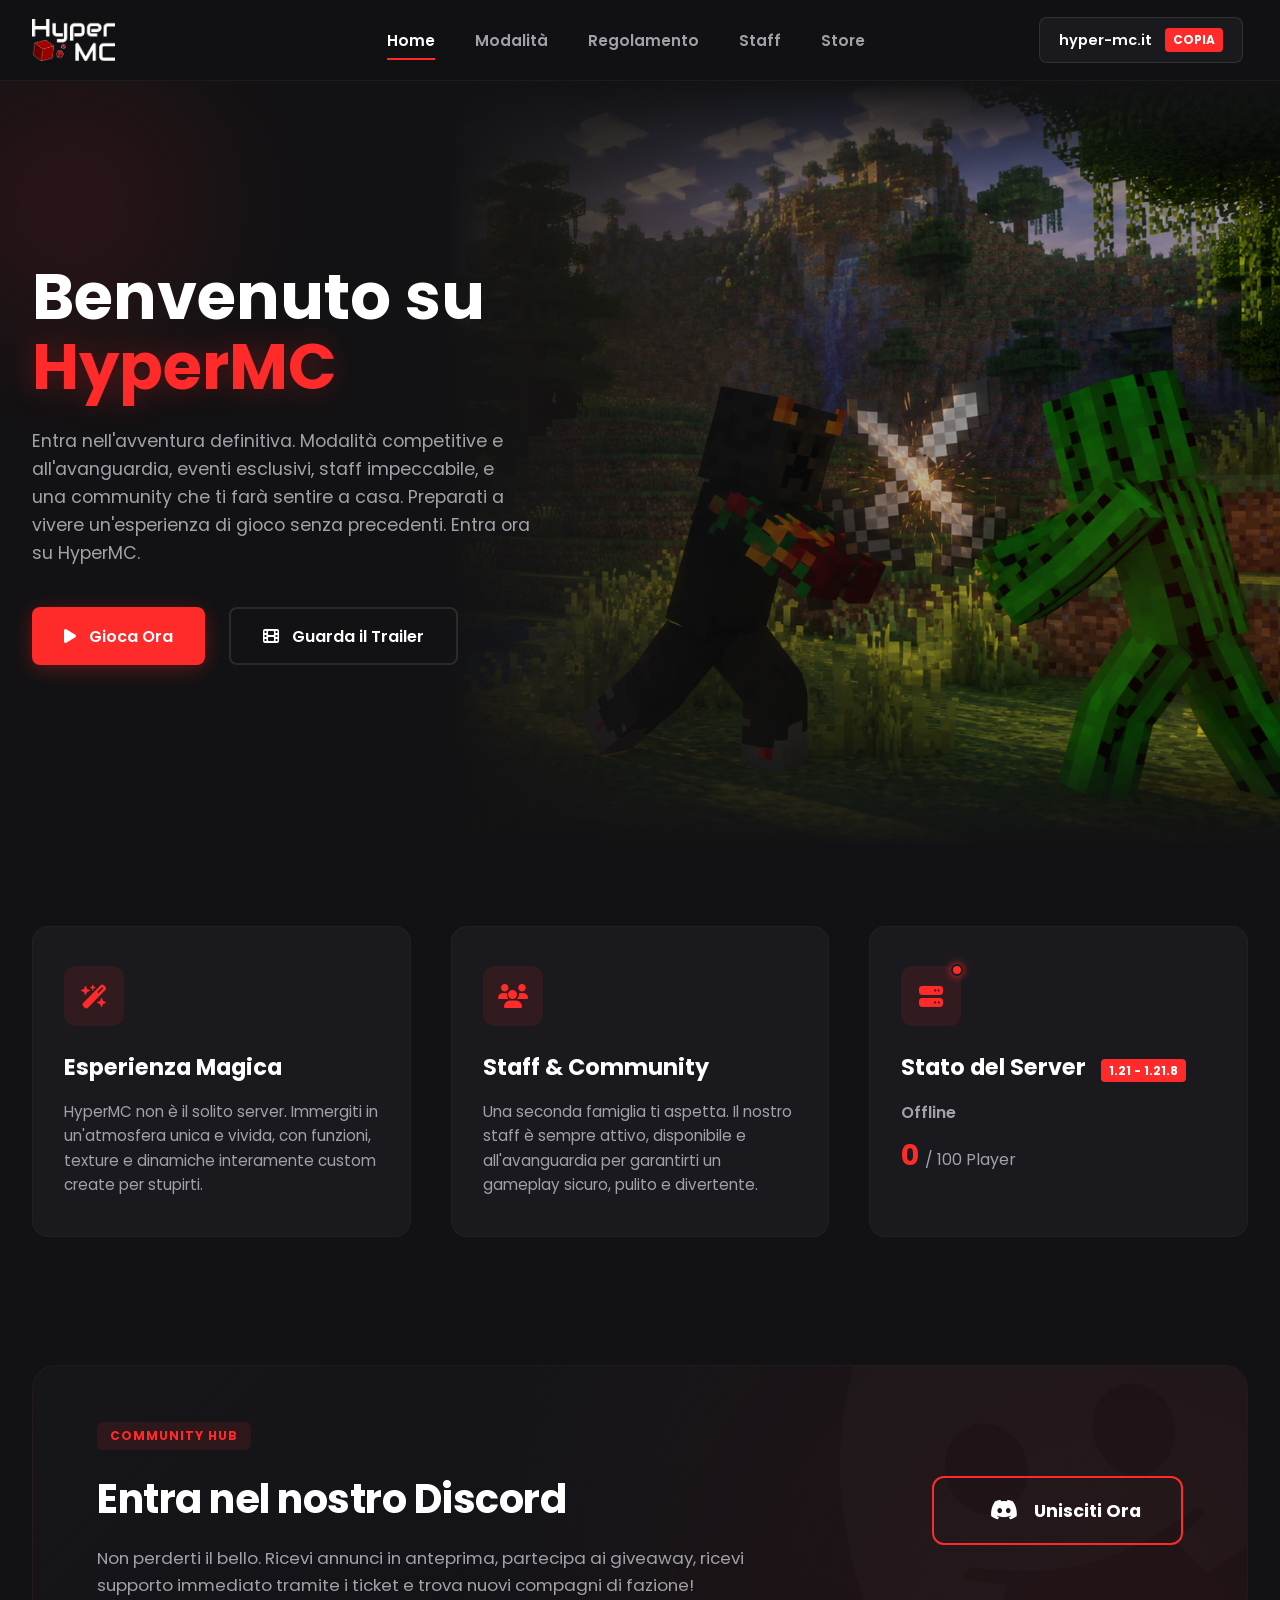
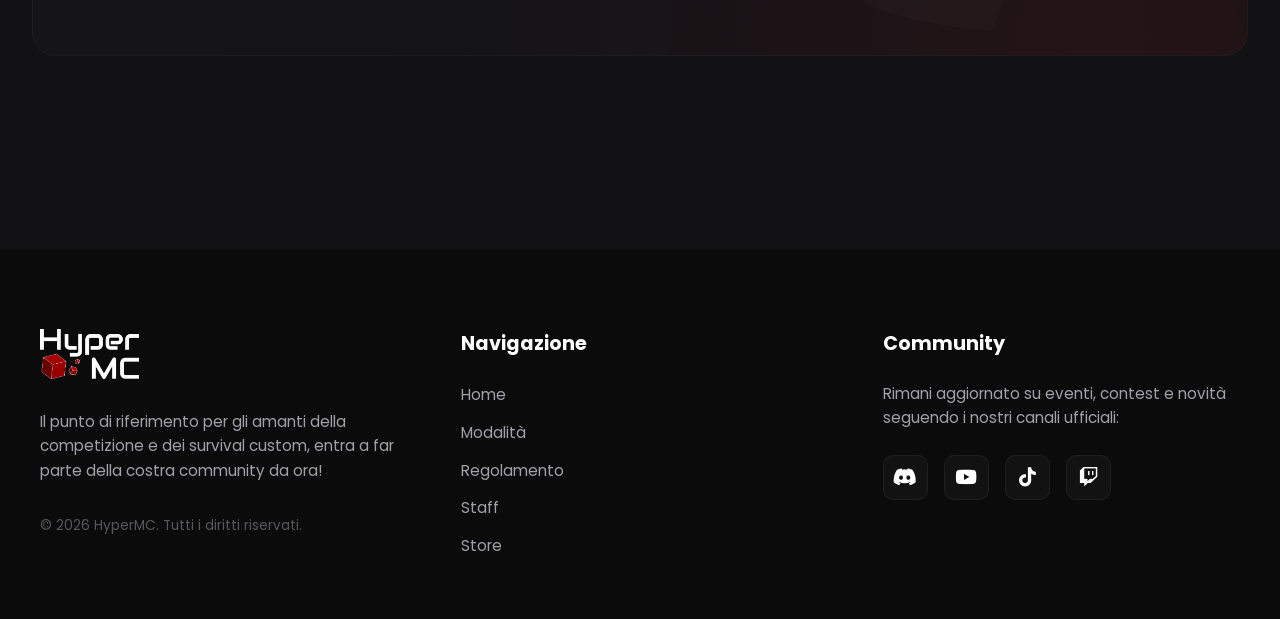
==== commit 5dbb213b: "Ventiduesimo commit: HyperMC Website" ====
--- a/index.html
+++ b/index.html
@@ -96,7 +96,7 @@
                     <i class="fa-solid fa-server"></i>
                     <span class="pulse-dot"></span>
                 </div>
-                <h3>Stato del Server<span class="server-version-badge">1.21.4 - 1.21.8</span></h3>
+                <h3>Stato del Server<span class="server-version-badge">1.21 - 1.21.8</span></h3>
                 <div class="server-status-info">
                     <p id="server-status-text" class="status-loading">Connessione in corso...</p>
                     <div class="player-count-box">
--- a/style.css
+++ b/style.css
@@ -21,6 +21,10 @@
   background-color: #ff2a2a; /* Colore dello sfondo */
   color: black;            /* Colore del testo */
 }
+::-webkit-scrollbar
+    {
+        display: none;
+    }
 
 body {
     margin: 0;
@@ -1175,11 +1179,20 @@
     color: #ff6969;
     border: 1px solid rgba(255, 63, 63, 0.301);
 }
-
+.role-admin {
+    background: rgba(204, 201, 46, 0.308);
+    color: #ccbc2e;
+    border: 1px solid rgba(204, 180, 46, 0.308);
+}
 .role-srhelper {
     background: rgba(46, 56, 204, 0.15);
     color: #2e4bcc;
     border: 1px solid rgba(46, 56, 204, 0.15);
+}
+.role-helper {
+    background: rgba(46, 180, 204, 0.15);
+    color: #00d9e9;
+    border: 1px solid rgba(46, 180, 204, 0.15);
 }
 .role-trainee {
     background: rgba(99, 99, 99, 0.15);
@@ -1191,6 +1204,8 @@
 .staff-card.border-lightred:hover { border-color: rgba(214, 64, 64, 0.5); box-shadow: 0 10px 30px rgba(52, 152, 219, 0.05); }
 .staff-card.border-blue:hover { border-color: rgba(46, 56, 204, 0.5); box-shadow: 0 10px 30px rgba(46, 204, 113, 0.05); }
 .staff-card.border-gray:hover { border-color: rgba(177, 177, 177, 0.5); box-shadow: 0 10px 30px rgba(46, 204, 113, 0.05); }
+.staff-card.border-yellow:hover { border-color: rgba(204, 201, 46, 0.5); box-shadow: 0 10px 30px rgba(204, 201, 46, 0.05); }
+.staff-card.border-lightblue:hover { border-color: rgba(46, 180, 204, 0.5); box-shadow: 0 10px 30px rgba(46, 180, 204, 0.05); }
 /*---SEZIONE STORE COMING SOON---*/
 .coming-soon-section {
     padding: 6rem 2rem;
@@ -1946,4 +1961,5 @@
     .evento-img {
         max-width: 170px;
     }
-}
+    
+}
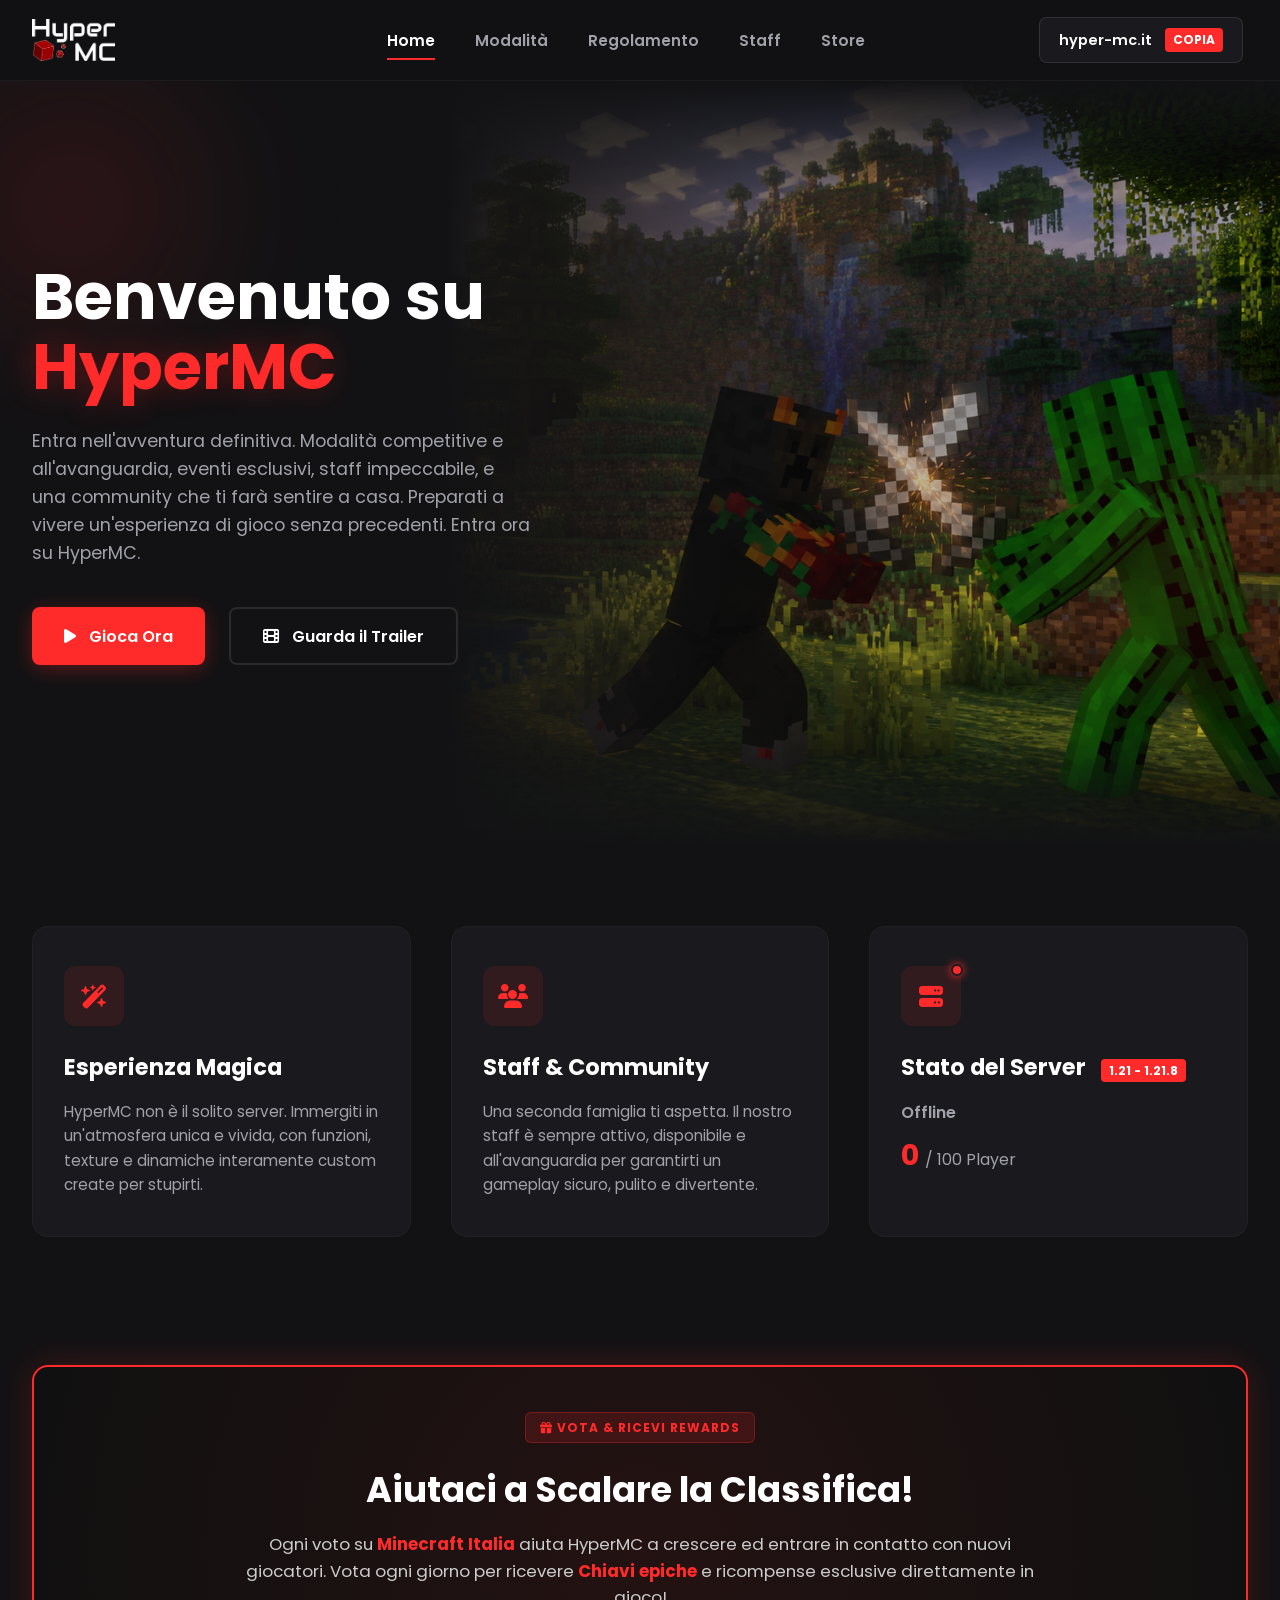
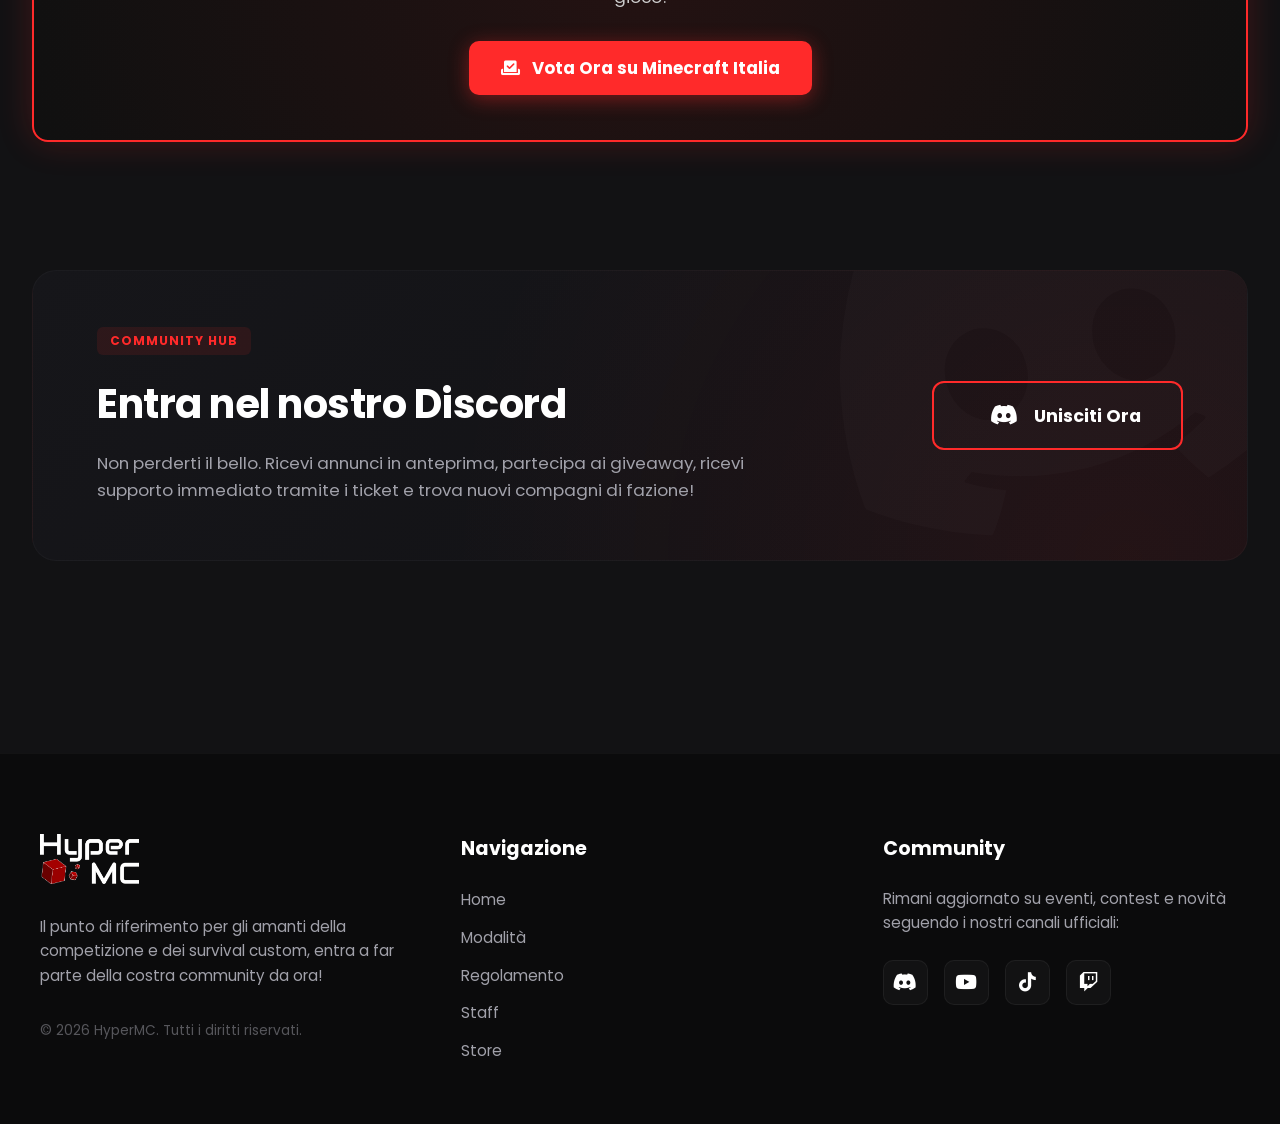
==== commit 81809220: "Ventiseiesimo commit: HyperMC Webiste" ====
--- a/index.html
+++ b/index.html
@@ -106,6 +106,22 @@
             </div>
         </div>
     </section>
+
+    <!-- SEZIONE VOTA HYPERMC -->
+<section class="sezione-vota">
+    <div class="vota-container" data-aos="fade-left" data-aos-duration="700">
+        <div class="vota-content">
+            <span class="vota-badge"><i class="fa-solid fa-gift"></i> Vota & Ricevi Rewards</span>
+            <h2>Aiutaci a Scalare la Classifica!</h2>
+            <p class="vota-descrizione">
+                Ogni voto su <strong>Minecraft Italia</strong> aiuta HyperMC a crescere ed entrare in contatto con nuovi giocatori. Vota ogni giorno per ricevere <strong>Chiavi epiche</strong> e ricompense esclusive direttamente in gioco!
+            </p>
+            <a href="https://minecraft-italia.net/lista/server/hypermc_official" target="_blank" rel="noopener noreferrer" class="btn-vota">
+                <i class="fa-solid fa-check-to-slot"></i> Vota Ora su Minecraft Italia
+            </a>
+        </div>
+    </div>
+</section>   
 
     <section id="discord-banner" class="discord-section">
         <div class="discord-container" data-aos="fade-right" data-aos-duration="900">
--- a/style.css
+++ b/style.css
@@ -37,6 +37,19 @@
     display: flex;
     flex-direction: column;
     min-height: 100vh; /* Costringe la pagina a essere alta almeno quanto lo schermo */
+    cursor: url('freccia-rossa.png') 0 0, auto;
+}
+/* Applica la manina a TUTTI gli elementi cliccabili del sito */
+a, 
+button, 
+[role="button"], 
+input[type="submit"], 
+input[type="button"],
+.btn,        /* Classi standard per bottoni (es. Bootstrap) */
+.button, 
+[onclick],   /* Qualsiasi elemento con un click via JavaScript */
+cursor-pointer { 
+  cursor: url('manina-rossa.png') 7 0, pointer !important;
 }
 
 /* ==========================================
@@ -643,6 +656,82 @@
     height: auto;
     object-fit: contain;
     border-radius: 12px;
+}
+/* --- SEZIONE VOTA HYPERMC --- */
+.sezione-vota {
+    padding: 3rem 2rem 5rem 2rem;
+    position: relative;
+    z-index: 10;
+}
+
+.vota-container {
+    max-width: 1300px;
+    margin: 0 auto;
+    background: radial-gradient(circle at center, #241212 0%, #101010 100%);
+    border: 2px solid #ff2a2a;
+    border-radius: 16px;
+    padding: 45px 30px;
+    text-align: center;
+    box-shadow: 0 0 35px rgba(255, 42, 42, 0.2);
+    position: relative;
+    overflow: hidden;
+}
+
+.vota-content {
+    max-width: 800px;
+    margin: 0 auto;
+    display: flex;
+    flex-direction: column;
+    align-items: center;
+}
+
+/* Badge con micro-effetto */
+.vota-badge {
+    display: inline-block;
+    padding: 0.35rem 0.9rem;
+    background: rgba(255, 42, 42, 0.15);
+    color: #ff2a2a;
+    font-size: 0.75rem;
+    font-weight: 700;
+    text-transform: uppercase;
+    letter-spacing: 1px;
+    border-radius: 6px;
+    border: 1px solid rgba(255, 42, 42, 0.3);
+    margin-bottom: 1.2rem;
+}
+
+.vota-container h2 {
+    color: #ffffff;
+    font-size: 2.2rem;
+    margin-bottom: 15px;
+    font-weight: 700;
+}
+
+.vota-descrizione {
+    color: #cccccc;
+    font-size: 1.05rem;
+    line-height: 1.6;
+    margin-bottom: 30px;
+}
+
+.vota-descrizione strong {
+    color: #ff2a2a;
+}
+
+/* Bottone di Azione (Call to Action) */
+.btn-vota {
+    display: inline-flex;
+    align-items: center;
+    gap: 12px;
+    background: #ff2a2a;
+    color: #ffffff;
+    font-weight: 700;
+    font-size: 1.05rem;
+    padding: 14px 32px;
+    border-radius: 10px;
+    text-decoration: none;
+    transition: all 0.3s ease;
+    box-shadow: 0 4px 20px rgba(255, 42, 42, 0.4);
 }
 /* ==========================================
    STILE SEZIONE DISCORD BANNER
@@ -1961,5 +2050,29 @@
     .evento-img {
         max-width: 170px;
     }
-    
-}
+    .sezione-vota {
+        padding: 2rem 1rem 3rem 1rem;
+    }
+
+    .vota-container {
+        padding: 30px 20px;
+    }
+
+    .vota-container h2 {
+        font-size: 1.6rem;
+        margin-bottom: 12px;
+    }
+
+    .vota-descrizione {
+        font-size: 0.95rem;
+        margin-bottom: 25px;
+    }
+
+    .btn-vota {
+        width: 100%;
+        justify-content: center;
+        box-sizing: border-box;
+        padding: 12px 20px;
+        font-size: 0.95rem;
+    }
+}
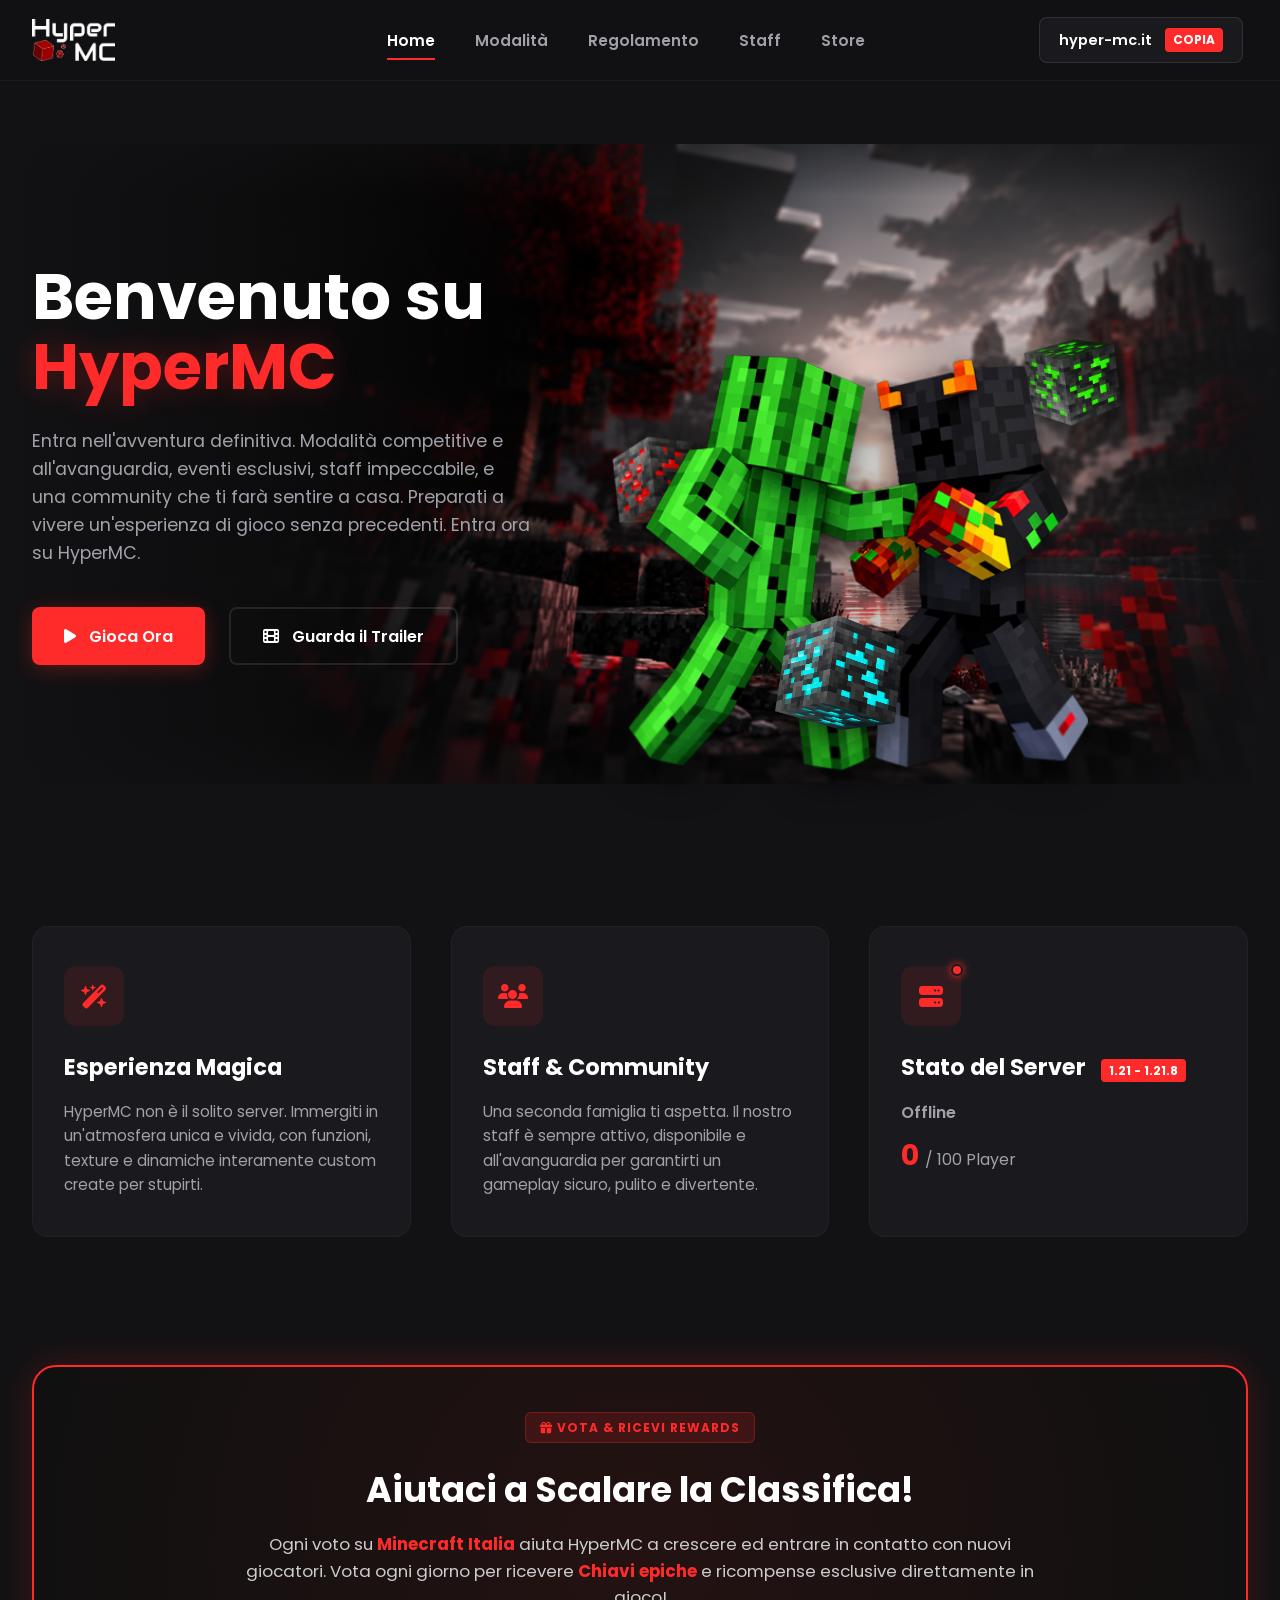
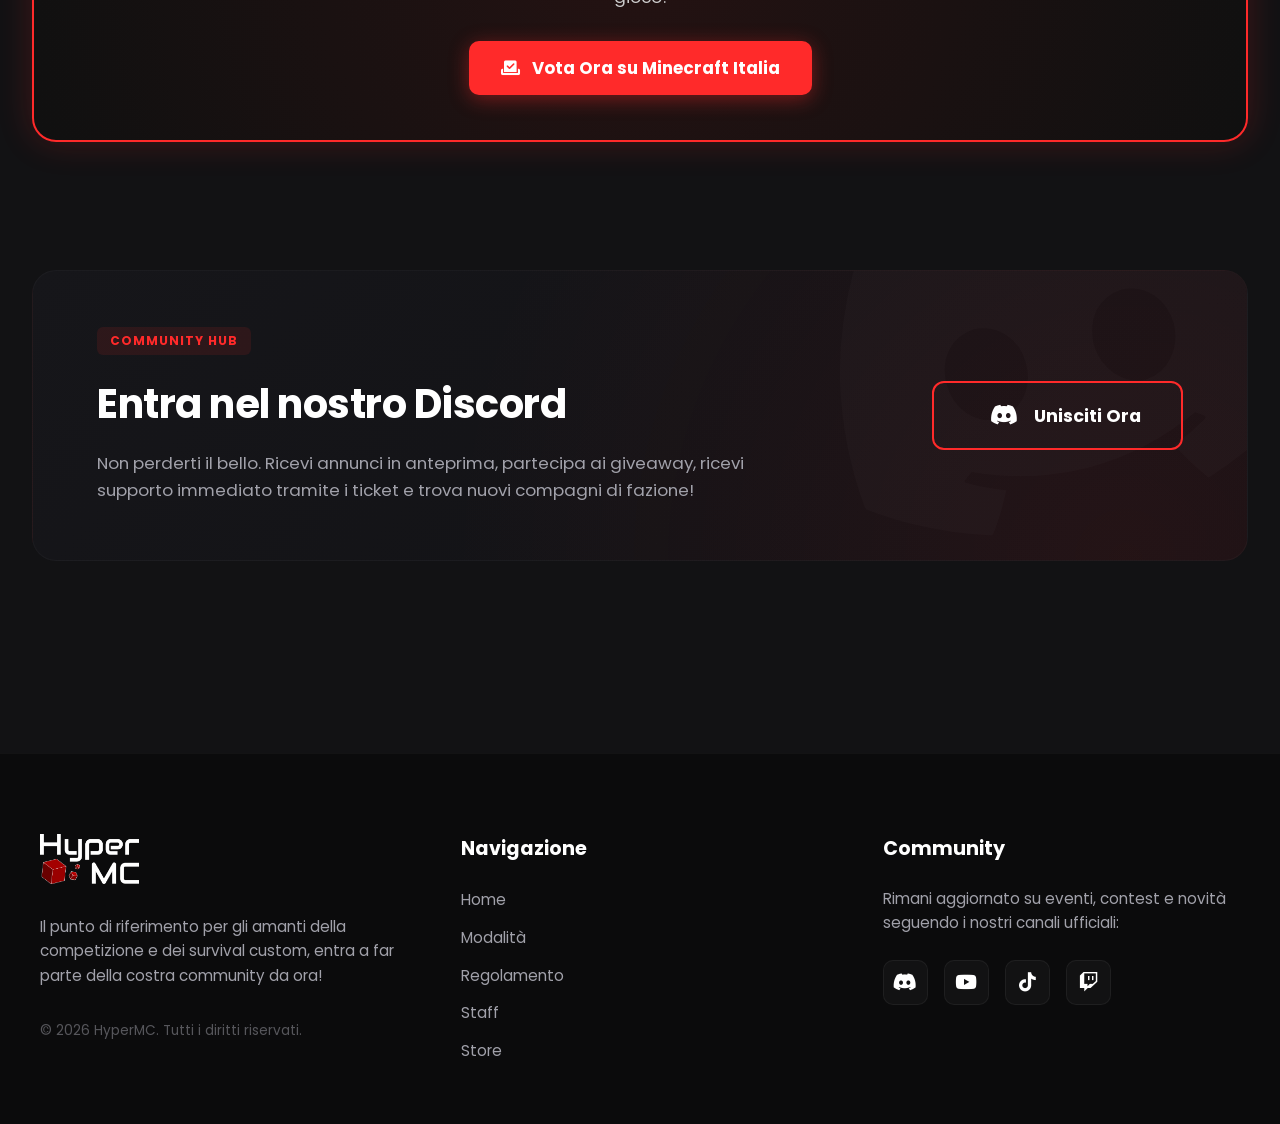
==== commit 05104729: "HyperMC Webisite v2.0.0" ====
--- a/index.html
+++ b/index.html
@@ -46,7 +46,23 @@
             </div>
         </div>
     </header>
-    <section id="home" class="hero-section">
+<div id="custom-context-menu" class="context-menu">
+    <ul>
+        <li><a href="https://www.hyper-mc.it/store"><i class="fas fa-shopping-cart"></i> Store</a></li>
+        
+        <li class="menu-divider"></li>
+        
+        <li><a href="https://discord.gg/j9Db7fVNSX" target="_blank"><i class="fab fa-discord"></i> Entra nel Discord</a></li>
+        <li><a href="https://youtube.com/@hypermc_official" target="_blank"><i class="fab fa-youtube"></i> Seguici su Youtube</a></li>
+        <li><a href="https://twitch.tv/hypermc_network" target="_blank"><i class="fab fa-twitch"></i> Seguici su Twitch</a></li>
+        <li><a href="https://tiktok.com/@hypermc_official" target="_blank"><i class="fab fa-tiktok"></i> Seguici su TikTok</a></li>
+        
+        <li class="menu-divider"></li>
+        
+        <li><a href="https://minecraft-italia.net/lista/server/hypermc_official" target="_blank"><i class="fas fa-check-circle"></i> Votaci su MCITA</a></li>
+    </ul>
+</div>
+<section id="home" class="hero-section">
     <div class="glow-effect top-left"></div>
     <div class="glow-effect bottom-right"></div>
 
@@ -70,6 +86,21 @@
                 </a>
             </div>
         </div>
+        
+        <!-- SEZIONE PERSONAGGI E CUBI FLUTTUANTI -->
+<div class="hero-characters">
+    <!-- 1. Cubo Redstone (A sinistra, DIETRO al cactus) -->
+    <img src="rosso.png" alt="Redstone Ore" class="cubo cubo-redstone">
+
+    <!-- Immagine Principale Personaggi -->
+    <img src="personaggi.png" alt="Personaggi HyperMC" class="img-personaggi">
+
+    <!-- 2. Cubo Diamante (In basso, DAVANTI ai personaggi) -->
+    <img src="azzurro.png" alt="Diamond Ore" class="cubo cubo-diamante">
+
+    <!-- 3. Cubo Smeraldo (A destra, DAVANTI) -->
+    <img src="verde.png" alt="Emerald Ore" class="cubo cubo-smeraldo">
+</div>
     </div>
 </section>
     <section id="features" class="features-section">
@@ -108,7 +139,7 @@
     </section>
 
     <!-- SEZIONE VOTA HYPERMC -->
-<section class="sezione-vota">
+<section class="sezione-vota" id="sezione-vota">
     <div class="vota-container" data-aos="fade-left" data-aos-duration="700">
         <div class="vota-content">
             <span class="vota-badge"><i class="fa-solid fa-gift"></i> Vota & Ricevi Rewards</span>
@@ -179,6 +210,21 @@
     offset: 100     // Inizia l'animazione 100px prima che l'elemento appaia a schermo
   });
 </script>
+<!-- POPUP NOTIFICA VOTO ANIMATO -->
+<div id="vote-notification" class="vote-notification">
+    <div class="vote-notification-body">
+        <div class="vote-icon-box">
+            <i class="fa-solid fa-gift"></i>
+        </div>
+        <div class="vote-content">
+            <p class="vote-text"><strong id="vote-player-name">Player</strong> ha appena votato!</p>
+            <a href="#sezione-vota" class="vote-action-link">Clicca per votare anche tu <i class="fa-solid fa-arrow-right"></i></a>
+        </div>
+        <button class="vote-close-btn" onclick="closeVoteNotification()" aria-label="Chiudi">&times;</button>
+    </div>
+    <!-- Barra temporizzata -->
+    <div class="vote-progress-bar" id="vote-progress-bar"></div>
+</div>
 </body>
 </div> </section> <footer class="main-footer">
     <div class="footer-container">
--- a/style.css
+++ b/style.css
@@ -25,6 +25,34 @@
     {
         display: none;
     }
+/* ==========================================
+   EFFETTO SCINTILLE AL CLICK
+   ========================================== */
+
+.click-spark {
+    position: fixed;
+    pointer-events: none;
+    border-radius: 50%;
+    background-color: var(--primary-red, #ff2a2a);
+    box-shadow: 0 0 6px var(--primary-red, #ff2a2a), 0 0 10px #ffffff;
+    z-index: 999999;
+    transform: translate(-50%, -50%);
+    animation: sparkBurst 0.6s cubic-bezier(0.1, 0.8, 0.25, 1) forwards;
+}
+
+@keyframes sparkBurst {
+    0% {
+        transform: translate(-50%, -50%) translate(0, 0) scale(1);
+        opacity: 1;
+    }
+    60% {
+        opacity: 1;
+    }
+    100% {
+        transform: translate(-50%, -50%) translate(var(--tx), var(--ty)) scale(0);
+        opacity: 0;
+    }
+}
 
 body {
     margin: 0;
@@ -188,52 +216,174 @@
 /* ==========================================
    STILE HERO SECTION
    ========================================== */
-/* MODIFICA QUESTO NEL TUO CSS */
+
 .hero-section {
-    position: relative;             /* Ancoraggio elementi interni */
-    min-height: 85vh;              /* Altezza della sezione */
-    display: flex;                  /* Attiva il box flessibile */
-    align-items: center;            /* Centra il contenuto in verticale */
-    overflow: hidden;               /* Taglia le luci fuori schermo */
-    background-color: #121214;      /* Grigio scuro originale di base */
-}
-
-/* Spostiamo l'immagine qui sotto, così si attiva SOLO se siamo nella Home */
-#home-page .hero-section {
-    background-image: url('img-hero3.png'); /* L'immagine si carica solo nella Home */
-    background-position: calc(100% + 100px) center; /* Posiziona l'immagine */
-    background-repeat: no-repeat;   /* Impedisce la ripetizione */
-    background-size: cover;         /* Copre l'intera altezza */
-}
-
-/* MODIFICA QUESTO NEL TUO CSS */
-/* Aggiungendo #home-page prima, la sfumatura esisterà SOLO nella Home */
-#home-page .hero-section::before {
-    content: '';                    /* Genera l'elemento virtuale del velo */
-    position: absolute;             /* Lo sovrappone sopra alla sezione */
-    top: 0;                         /* Parte dal limite superiore */
-    left: 0;                        /* Parte dal limite sinistro */
-    width: 100%;                    /* Esteso su tutta la larghezza */
-    height: 100%;                   /* Esteso su tutta l'altezza */
-    /* Il gradiente originale che si attiva solo nella pagina principale */
-    background: linear-gradient(to right, #121214 0%, #121214 35%, rgba(18, 18, 20, 0.3) 70%, rgba(18, 18, 20, 0) 100%),
-                linear-gradient(to bottom, #121214 0%, transparent 15%, transparent 85%, #121214 100%);
-    z-index: 1;                     /* Sopra lo sfondo, sotto ai testi */
-}
-
+    position: relative;
+    min-height: 85vh;
+    display: flex;
+    align-items: center;
+    overflow: hidden;
+    background-color: #121214;
+}
+
+/* SFONDO IMMAGINE */
+.hero-section::after {
+    content: '';
+    position: absolute;
+    top: 0;
+    left: 0;
+    height: 100%;
+    
+    /* Si estende da sinistra fino al bordo dei 1300px (linea verde) */
+    width: min(100%, calc(50% + 650px));
+    
+    background-image: 
+        /* SFUMATURA DESTRA: molto più leggera, parte solo dall'80% in poi */
+        linear-gradient(to right, transparent 80%, #121214 100%),
+        /* SFUMATURA SINISTRA: leggera per rendere leggibile il testo */
+        linear-gradient(to right, #121214 0%, rgba(18, 18, 20, 0.7) 20%, transparent 45%),
+        /* SFUMATURA ALTO/BASSO: Raccordo verticale */
+        linear-gradient(to bottom, #121214 0%, transparent 15%, transparent 85%, #121214 100%),
+        /* IMMAGINE DI SFONDO */
+        url('img-hero3.png');
+        
+    background-repeat: no-repeat;
+    
+    /* Posiziona l'immagine a destra e la scala SENZA tagliarla */
+    background-position: right center;
+    background-size: contain;
+    
+    z-index: 0;
+}
+
+/* CONTENITORE TESTI E BOTTONI */
 .hero-container {
-    max-width: 1300px;              /* Larghezza massima del contenitore */
-    margin: 0 auto;                 /* Centra il blocco nella pagina */
-    padding: 2rem;                  /* Spazio di distacco dai bordi */
-    width: 100%;                    /* Occupa tutto lo spazio orizzontale */
-    z-index: 10;                    /* Spinge i testi sopra al velo sfumato */
-}
-
-/* COLONNA SINISTRA: TESTI */
-.hero-content {
-    max-width: 600px;               /* Contiene il testo per non farlo allargare troppo */
-}
-
+    position: relative; /* Indispensabile per ancorare i personaggi */
+    max-width: 1300px;
+    margin: 0 auto;
+    padding: 2rem;
+    width: 100%;
+    z-index: 10;
+}
+/* POSIZIONAMENTO CONTENITORE PERSONAGGI + CUBI */
+.hero-characters {
+    position: absolute;
+    bottom: -75px; 
+    right: 15%; 
+    width: 38%; 
+    max-width: 460px; 
+    z-index: 2;
+    pointer-events: none;
+}
+
+/* IMMAGINE PERSONAGGI (LIVELLO INTERMEDIO) */
+.hero-characters .img-personaggi {
+    width: 100%;
+    height: auto;
+    display: block;
+    position: relative;
+    z-index: 2; /* Sta SOPRA la Redstone ma SOTTO Diamante e Smeraldo */
+    filter: drop-shadow(0 10px 20px rgba(0, 0, 0, 0.7));
+}
+
+/* STILE BASE CUBI FLUTTUANTI */
+.hero-characters .cubo {
+    position: absolute;
+    height: auto;
+    animation: floatAnimation 4s ease-in-out infinite;
+}
+
+/* 1. CUBO REDSTONE (Sulla spalla del cactus - DIETRO) */
+.hero-characters .cubo-redstone {
+    top: 20%;
+    left: -4%;
+    width: 22%;
+    z-index: 1;
+
+    /* Rotazione di partenza (prima dell'avvio dell'animazione) */
+    transform: rotate(-15deg);
+
+    /* Usa l'animazione con rotazione integrata */
+    animation: floatAnimationRedstone 3.8s ease-in-out infinite;
+    animation-delay: 0s;
+    animation-fill-mode: backwards;
+}
+
+/* 2. CUBO DIAMANTE (In basso al centro - DAVANTI) */
+.hero-characters .cubo-diamante {
+    bottom: 10%;
+    right: 40%;
+    width: 28%;
+    z-index: 3; /* z-index > 2: Va DAVANTI ai personaggi */
+    animation-duration: 4.5s;
+    animation-delay: 0.7s; /* Ritardo per sfalsare il movimento */
+}
+
+/* 3. CUBO SMERALDO (A destra - DAVANTI) */
+.hero-characters .cubo-smeraldo {
+    top: -3%;
+    right: -7%;
+    width: 21%;
+    z-index: 1; /* z-index > 2: Va DAVANTI ai personaggi */
+    transform: scaleY(-1);
+    animation: floatAnimationFlipped 4.1s ease-in-out infinite;
+    animation-delay: 1.3s;
+    animation-fill-mode: backwards;
+}
+/* ANIMAZIONE SPECCHIATA (Mantiene lo scaleX(-1) attivo durante tutta la fluttuazione) */
+@keyframes floatAnimationFlipped {
+    0% {
+        transform: scaleY(-1) translateY(0px);
+    }
+    50% {
+        transform: scaleY(-1) translateY(-15px);
+    }
+    100% {
+        transform: scaleY(-1) translateY(0px);
+    }
+}
+/* ANIMAZIONE CON ROTAZIONE PER IL CUBO ROSSO */
+@keyframes floatAnimationRedstone {
+    0% {
+        transform: rotate(-15deg) translateY(0px);
+    }
+    50% {
+        transform: rotate(-15deg) translateY(-15px);
+    }
+    100% {
+        transform: rotate(-15deg) translateY(0px);
+    }
+}
+
+/* GESTIONE MOBILE */
+@media (max-width: 992px) {
+    .hero-characters {
+        position: relative;
+        width: 80%;
+        max-width: 400px;
+        margin: 30px auto 0 auto;
+        right: auto;
+        bottom: 0;
+    }
+}
+
+.hero-characters img {
+    width: 100%;
+    height: auto;
+    display: block;
+    filter: drop-shadow(0 10px 20px rgba(0, 0, 0, 0.7));
+}
+
+/* Gestione dispositivi mobili / schermi piccoli */
+@media (max-width: 992px) {
+    .hero-characters {
+        position: relative;
+        width: 80%;
+        max-width: 400px;
+        margin: 30px auto 0 auto;
+        right: auto;
+    }
+}
 .hero-title {
     font-size: 4rem;                /* Grandezza del titolo principale */
     font-weight: 700;                /* Spessore del carattere in grassetto */
@@ -296,28 +446,6 @@
     border-color: var(--primary-red);
     background-color: rgba(255, 42, 42, 0.05);
     transform: translateY(-3px);
-}
-
-/* AMBIENT GLOW (LUCI DI SFONDO) */
-.glow-effect {
-    position: absolute;
-    width: 400px;
-    height: 400px;
-    background: radial-gradient(circle, rgba(255, 42, 42, 0.15) 0%, rgba(0,0,0,0) 70%);
-    border-radius: 50%;
-    filter: blur(60px);
-    z-index: 1;
-    pointer-events: none; /* Evita che le luci blocchino i click sui bottoni */
-}
-
-.glow-effect.top-left {
-    top: -10%;
-    left: -10%;
-}
-
-.glow-effect.bottom-right {
-    bottom: 10%;
-    right: -10%;
 }
 
 /* ==========================================
@@ -669,7 +797,7 @@
     margin: 0 auto;
     background: radial-gradient(circle at center, #241212 0%, #101010 100%);
     border: 2px solid #ff2a2a;
-    border-radius: 16px;
+    border-radius: 24px;
     padding: 45px 30px;
     text-align: center;
     box-shadow: 0 0 35px rgba(255, 42, 42, 0.2);
@@ -1490,6 +1618,276 @@
     background-color: white; /* Puoi metterlo anche arancione #DB862B se preferisci! */
     border-radius: 3px;
     transition: all 0.3s ease; /* Servirà per le future animazioni */
+}
+/* --- POPUP NOTIFICA VOTO ANIMATO --- */
+.vote-notification {
+    position: fixed;
+    bottom: 25px;
+    left: 25px;
+    background: rgba(18, 18, 18, 0.95);
+    border: 1.5px solid #ff2a2a;
+    border-radius: 12px;
+    box-shadow: 0 10px 30px rgba(255, 42, 42, 0.25);
+    z-index: 9999;
+    backdrop-filter: blur(10px);
+    max-width: 380px;
+    overflow: hidden;
+    
+    /* Stato nascosto (fuori dallo schermo a sinistra) */
+    opacity: 0;
+    visibility: hidden;
+    transform: translateX(-110%) scale(0.9);
+    transition: opacity 0.4s cubic-bezier(0.175, 0.885, 0.32, 1.275), 
+                transform 0.45s cubic-bezier(0.175, 0.885, 0.32, 1.275),
+                visibility 0.4s;
+}
+
+/* Stato visibile (fatto scattare da JS) */
+.vote-notification.show {
+    opacity: 1;
+    visibility: visible;
+    transform: translateX(0) scale(1);
+    animation: glowPulse 3s infinite alternate;
+}
+
+.vote-notification-body {
+    display: flex;
+    align-items: center;
+    gap: 14px;
+    padding: 16px 18px;
+}
+
+.vote-icon-box {
+    width: 42px;
+    height: 42px;
+    background: rgba(255, 42, 42, 0.15);
+    border: 1px solid rgba(255, 42, 42, 0.4);
+    border-radius: 10px;
+    display: flex;
+    align-items: center;
+    justify-content: center;
+    color: #ff2a2a;
+    font-size: 1.2rem;
+    flex-shrink: 0;
+    box-shadow: 0 0 12px rgba(255, 42, 42, 0.3);
+}
+
+.vote-content {
+    flex: 1;
+}
+
+.vote-text {
+    color: #e0e0e0;
+    font-size: 0.88rem;
+    margin: 0 0 4px 0;
+    line-height: 1.3;
+}
+
+.vote-text strong {
+    color: #ffffff;
+    font-weight: 700;
+}
+
+.vote-action-link {
+    color: #ff2a2a;
+    font-size: 0.82rem;
+    font-weight: 700;
+    text-decoration: none;
+    display: inline-flex;
+    align-items: center;
+    gap: 5px;
+    transition: transform 0.2s ease, color 0.2s ease;
+}
+
+.vote-action-link:hover {
+    color: #ffffff;
+    transform: translateX(3px);
+}
+
+.vote-close-btn {
+    background: none;
+    border: none;
+    color: #777;
+    font-size: 1.4rem;
+    cursor: pointer;
+    padding: 0;
+    margin-left: 5px;
+    line-height: 1;
+    transition: color 0.2s;
+}
+
+.vote-close-btn:hover {
+    color: #ffffff;
+}
+
+/* Barra di avanzamento countdown */
+.vote-progress-bar {
+    height: 3px;
+    background: #ff2a2a;
+    width: 100%;
+    box-shadow: 0 0 8px #ff2a2a;
+}
+
+.vote-notification.show .vote-progress-bar {
+    animation: shrinkProgress 6s linear forwards;
+}
+
+/* --- ANIMAZIONI --- */
+@keyframes shrinkProgress {
+    from { width: 100%; }
+    to { width: 0%; }
+}
+
+@keyframes glowPulse {
+    0% { box-shadow: 0 8px 25px rgba(255, 42, 42, 0.2); }
+    100% { box-shadow: 0 10px 35px rgba(255, 42, 42, 0.5); }
+}
+/* ==========================================
+   MENU TASTO DESTRO HYPERMC
+   ========================================== */
+.context-menu {
+    position: fixed;
+    background-color: #1a1a1e;
+    border: 2px solid var(--primary-red, #ff2a2a);
+    border-radius: 12px;
+    box-shadow: 0 10px 25px rgba(0, 0, 0, 0.7);
+    z-index: 999999;
+    padding: 8px 0;
+    min-width: 210px;
+    overflow: hidden;
+
+    /* ANIMAZIONE INGRESSO */
+    opacity: 0;
+    transform: scale(0.85);
+    transform-origin: top left;
+    pointer-events: none;
+    transition: opacity 0.2s cubic-bezier(0.16, 1, 0.3, 1), 
+                transform 0.2s cubic-bezier(0.16, 1, 0.3, 1);
+}
+
+.context-menu.attivo {
+    opacity: 1;
+    transform: scale(1);
+    pointer-events: auto;
+}
+
+.context-menu ul {
+    list-style: none;
+    margin: 0;
+    padding: 0;
+}
+
+.context-menu ul li a {
+    display: flex;
+    align-items: center;
+    gap: 12px;
+    padding: 10px 18px;
+    color: #ffffff;
+    text-decoration: none;
+    font-size: 0.92rem;
+    font-weight: 600;
+    transition: background-color 0.2s ease, color 0.2s ease;
+}
+
+.context-menu ul li a:hover {
+    background-color: var(--primary-red, #ff2a2a);
+    color: #ffffff;
+}
+
+.context-menu i {
+    width: 18px;
+    text-align: center;
+    color: var(--primary-red, #ff2a2a);
+    transition: color 0.2s ease;
+}
+
+.context-menu ul li a:hover i {
+    color: #ffffff;
+}
+
+/* DIVISORI TRA LE SEZIONI */
+.context-menu .menu-divider {
+    height: 1px;
+    background-color: rgba(255, 255, 255, 0.1);
+    margin: 6px 0;
+}
+/* ==========================================
+   PAGINA ACCESSO NEGATO (NO-ACCESS)
+   ========================================== */
+
+.no-access-body {
+    background-color: #121214;
+    color: #ffffff;
+    min-height: 100vh;
+    display: flex;
+    align-items: center;
+    justify-content: center;
+    margin: 0;
+    padding: 2rem;
+    box-sizing: border-box;
+}
+
+.no-access-container {
+    display: flex;
+    align-items: center;
+    justify-content: center;
+    gap: 4rem;
+    max-width: 1100px;
+    width: 100%;
+}
+
+.no-access-image {
+    flex: 1;
+    max-width: 450px;
+}
+
+.no-access-image img {
+    width: 100%;
+    height: auto;
+    display: block;
+    filter: drop-shadow(0 10px 25px rgba(0, 0, 0, 0.8));
+}
+
+.no-access-content {
+    flex: 1;
+}
+
+.no-access-content h1 {
+    font-size: 2.8rem;
+    font-weight: 700;
+    line-height: 1.2;
+    margin-bottom: 2rem;
+}
+
+.no-access-content h1 .brand-color {
+    color: var(--primary-red, #ff2a2a);
+    text-shadow: 0 0 20px rgba(255, 42, 42, 0.4);
+}
+
+.no-access-content .btn {
+    display: inline-flex;
+    text-decoration: none;
+}
+
+/* RESPONSIVE SMARTPHONE E TABLET */
+@media (max-width: 768px) {
+    .no-access-container {
+        flex-direction: column;
+        text-align: center;
+        gap: 2rem;
+    }
+
+    .no-access-image {
+        max-width: 280px;
+    }
+
+    .no-access-content h1 {
+        font-size: 2rem;
+    }
+
+    .no-access-content .btn {
+        justify-content: center;
+    }
 }
 /* ==========================================================================
    REGOLE PER MOBILE (Schermi inferiori a 768px)
@@ -1612,73 +2010,75 @@
     .nav-link:hover, .nav-link.active {
         color: var(--primary-red) !important;
     }
-    /* ==========================================================================
-       HERO SECTION MOBILE
-       ========================================================================== */
-
     .hero-section {
-        min-height: 70vh !important; /* Riduce l'altezza per non occupare tutto lo schermo */
-        display: flex !important;
-        align-items: center !important;
-        justify-content: center !important;
-        text-align: center !important; /* Centra tutti i testi su mobile */
-    }
-
-    #home-page .hero-section {
-        background-position: 75% !important; /* Centra l'immagine di sfondo */
-        background-size: cover !important;
-    }
-
-    /* Cambiamo il gradiente: ora scurisce dall'alto verso il basso per proteggere il testo */
-    #home-page .hero-section::before {
-        background: linear-gradient(to bottom, 
-            rgba(18, 18, 20, 0.85) 0%, 
-            rgba(18, 18, 20, 0.7) 50%, 
-            #121214 100%) !important;
+        min-height: auto;
+        padding: 4rem 0 2.5rem 0;
+        text-align: center;
+    }
+
+    /* SFONDO CORRETTO: Copre l'intero contenitore senza rimpicciolirsi */
+    .hero-section::after {
+        width: 100%;
+        height: 100%;
+        background-size: cover;       /* Copre tutta l'area dello sfondo */
+        background-position: center;  /* Centra il punto focale dell'immagine */
+        opacity: 0.25;                /* Garantisce la leggibilità del testo sopra */
     }
 
     .hero-container {
-        padding: 2rem 1.5rem !important;
-    }
-
-    .hero-content {
-        max-width: 100% !important;
-        margin: 0 auto !important;
-    }
-
-    /* Rimpiccioliamo il titolo da 4rem per non farlo andare a capo in 5 righe */
+        display: flex;
+        flex-direction: column;
+        align-items: center;
+    }
+
     .hero-title {
-        font-size: 2.2rem !important; 
-        line-height: 1.2 !important;
-        margin-bottom: 1rem !important;
+        font-size: 2.5rem;
     }
 
     .hero-subtitle {
-        font-size: 1rem !important;
-        margin-bottom: 2rem !important;
-        max-width: 100% !important;
-    }
-
-    /* Mettiamo i bottoni uno sotto l'altro o ben distanziati */
+        font-size: 1rem;
+        margin-left: auto;
+        margin-right: auto;
+        margin-bottom: 2rem;
+    }
+
+    /* I bottoni si dispongono in verticale centrati */
     .hero-buttons {
-        flex-direction: column !important; /* Incolonna i due bottoni */
-        gap: 1rem !important;
+        flex-direction: column;
         width: 100%;
-        max-width: 320px; /* Evita che i bottoni diventino larghi quanto tutto lo schermo */
-        margin: 0 auto !important; /* Centra il blocco bottoni */
+        max-width: 320px;
+        gap: 1rem;
     }
 
     .btn {
-        width: 100% !important; /* Forza i bottoni a prendere tutta la larghezza del contenitore */
-        justify-content: center !important; /* Centra il testo all'interno del bottone */
-        padding: 0.8rem 1.5rem !important;
-    }
-
-    /* Rimpiccioliamo i bagliori per evitare artefatti grafici fastidiosi sui display piccoli */
-    .glow-effect {
-        width: 200px !important;
-        height: 200px !important;
-        opacity: 0.5;
+        width: 100%;
+        justify-content: center;
+    }
+
+    /* I personaggi scendono sotto il testo */
+    .hero-characters {
+        position: relative;
+        width: 80%;
+        max-width: 350px;
+        margin: 2.5rem auto 0 auto;
+        right: auto;
+        bottom: 0;
+    }
+
+    /* Scala e riposizionamento proporzionale dei cubi */
+    .hero-characters .cubo-redstone { 
+        left: -1%; 
+        width: 20%; 
+    }
+
+    .hero-characters .cubo-diamante { 
+        right: 32%; 
+        width: 25%; 
+    }
+
+    .hero-characters .cubo-smeraldo { 
+        right: -2%; 
+        width: 19%; 
     }
     /* ==========================================================================
        FEATURE CARDS MOBILE INTERNE
@@ -2075,4 +2475,10 @@
         padding: 12px 20px;
         font-size: 0.95rem;
     }
-}
+    .vote-notification {
+        bottom: 15px;
+        left: 15px;
+        right: 15px;
+        max-width: calc(100% - 30px);
+    }
+}
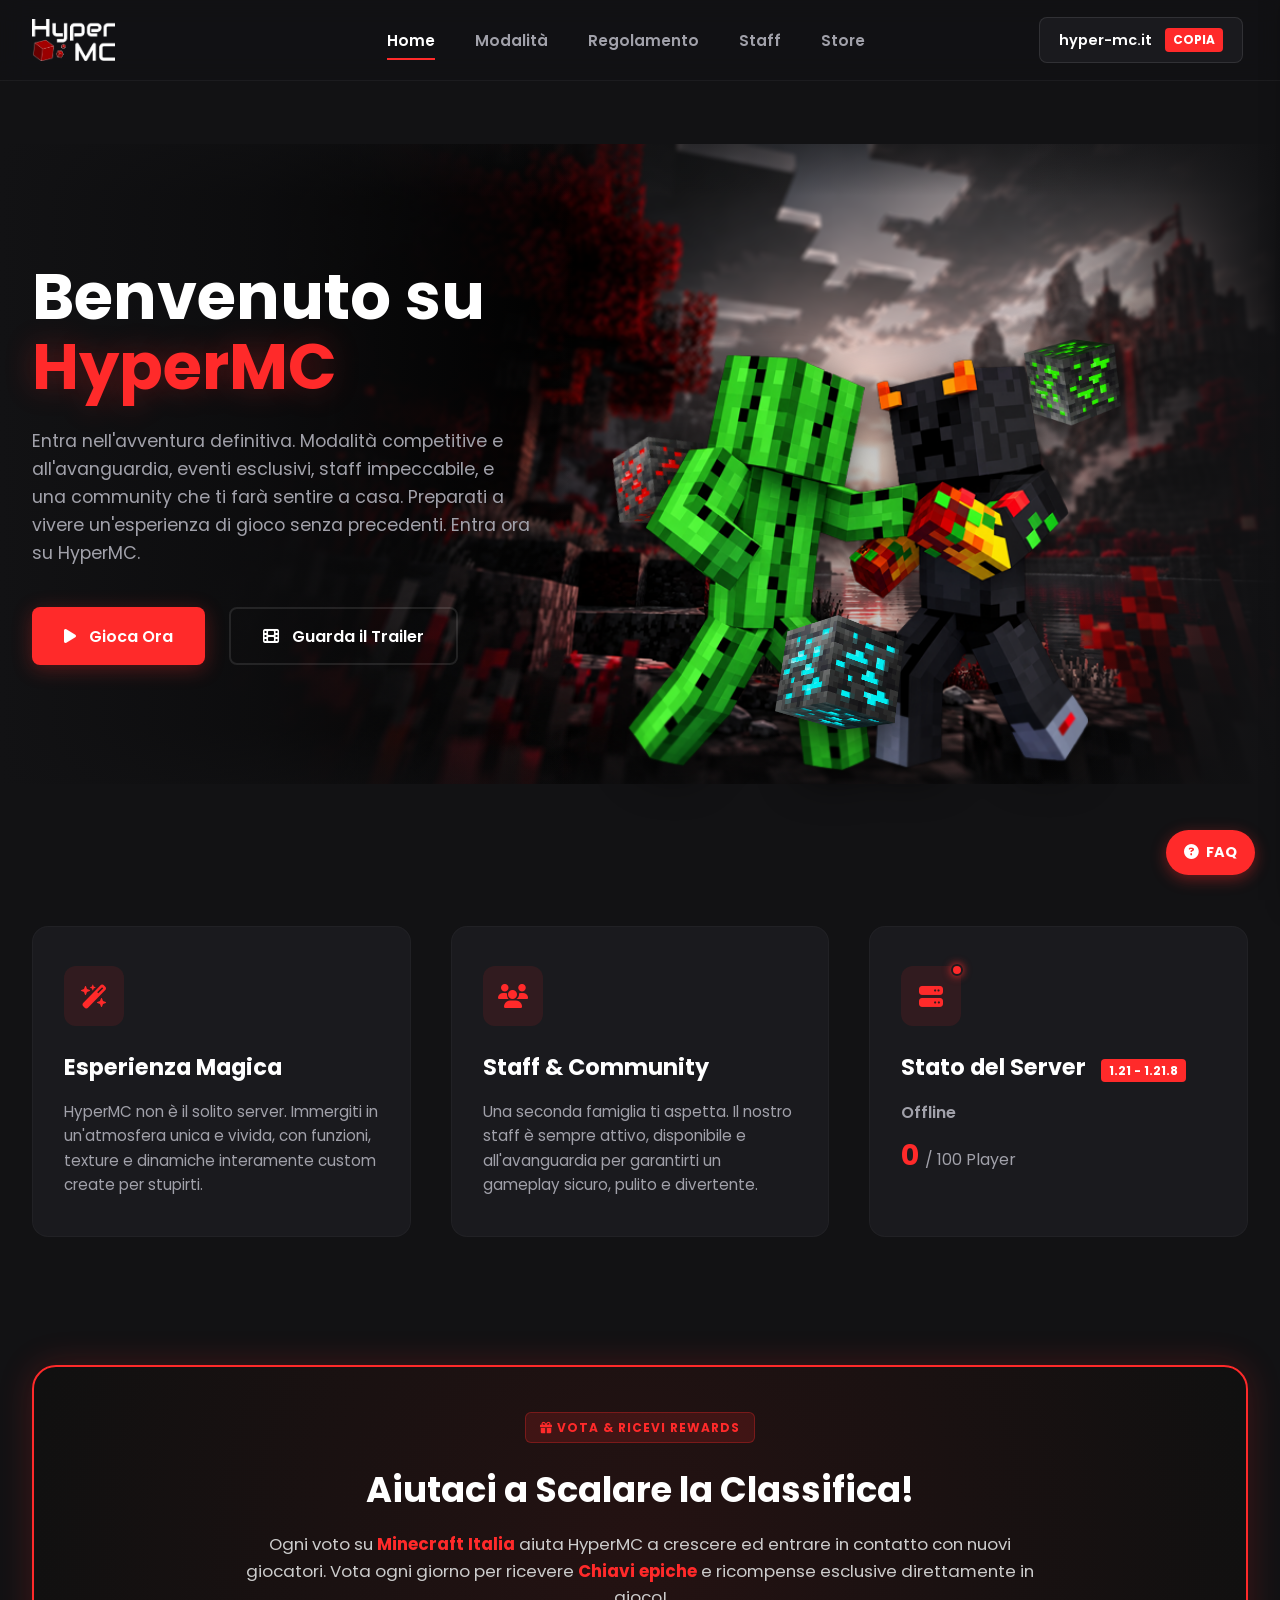
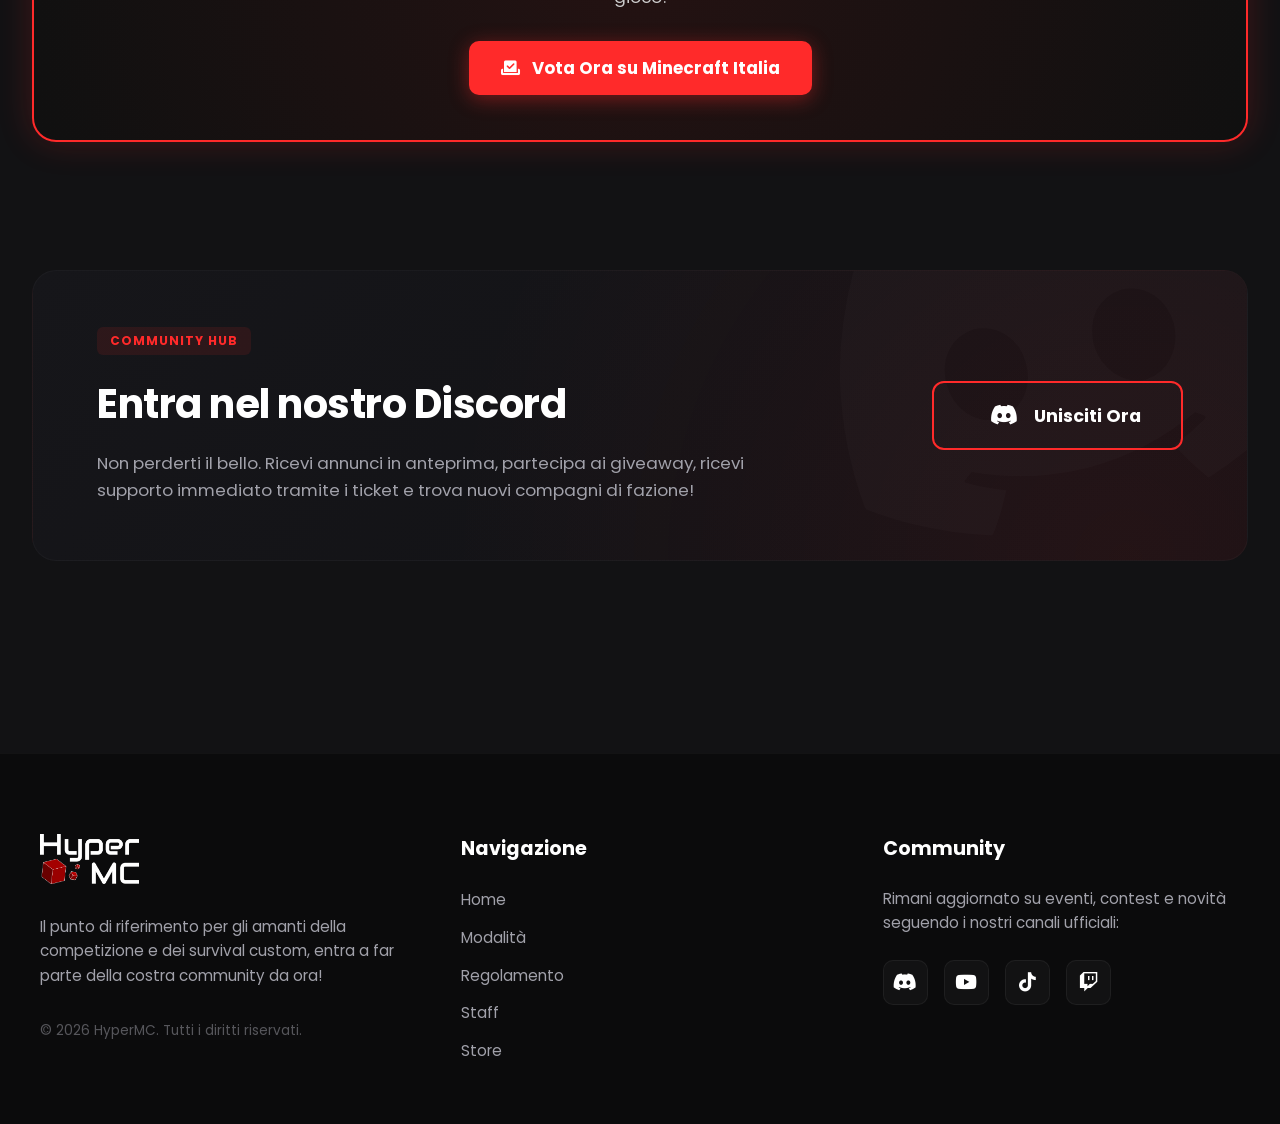
==== commit 0c20e9e6: "HyperMC Website v2.2.0" ====
--- a/index.html
+++ b/index.html
@@ -46,6 +46,117 @@
             </div>
         </div>
     </header>
+
+<!-- PULSANTE FLOTTRANTE IN BASSO A DESTRA (Opzionale, visibile ovunque) -->
+<button id="faq-floating-btn" class="faq-float-btn" title="Domande Frequenti">
+    <i class="fa-solid fa-circle-question"></i>
+    <span>FAQ</span>
+</button>
+
+<!-- OVERLAY SCURO SFONDO -->
+<div id="faq-overlay" class="faq-overlay"></div>
+
+<!-- PANNELLO LATERALE (DRAWER) -->
+<aside id="faq-drawer" class="faq-drawer">
+    <div class="faq-drawer-header">
+        <h3>Domande <span class="highlight">Frequenti</span></h3>
+        <button id="faq-close-btn" class="faq-close-btn">&times;</button>
+    </div>
+
+    <div class="faq-drawer-content">
+        
+        <div class="faq-item">
+            <button class="faq-question">
+                <span>Si può entrare anche da Bedrock Edition?</span>
+                <i class="fa-solid fa-chevron-down faq-icon"></i>
+            </button>
+            <div class="faq-answer">
+                <p>No, al momento il server è solo per Java Edition, verrete informati quando sarà disponibile anche per Bedrock.</p>
+            </div>
+        </div>
+
+        <div class="faq-item">
+            <button class="faq-question">
+                <span>Si può entrare anche da Minecraft crackato?</span>
+                <i class="fa-solid fa-chevron-down faq-icon"></i>
+            </button>
+            <div class="faq-answer">
+                <p>Si, il server è disponibile per tutti gli utenti sp.</p>
+            </div>
+        </div>
+
+        <div class="faq-item">
+            <button class="faq-question">
+                <span>In quali versioni si può entrare?</span>
+                <i class="fa-solid fa-chevron-down faq-icon"></i>
+            </button>
+            <div class="faq-answer">
+                <p>Il server è disponible dalla 1.21 alla 1.21.8. L'accesso è possibile in 1.21+ ma il range consigliato è il precedente per il caricamento delle texturepack custom.</p>
+            </div>
+        </div>
+
+        <div class="faq-item">
+            <button class="faq-question">
+                <span>Perchè quando entro non posso muovermi?</span>
+                <i class="fa-solid fa-chevron-down faq-icon"></i>
+            </button>
+            <div class="faq-answer">
+                <p>Se al primo ingresso nel server si verifica un problema del genere si prega di controllare la versione, nelle versioni 26.1+ non supportate dal server si genera questo tipo di glitch.</p>
+            </div>
+        </div>
+
+        <div class="faq-item">
+            <button class="faq-question">
+                <span>Come si mette il PIN?</span>
+                <i class="fa-solid fa-chevron-down faq-icon"></i>
+            </button>
+            <div class="faq-answer">
+                <p>Il menù del pin è semplice, basta cliccare sugli slot della crafting table per impostare le cifre il PIN.</p>
+            </div>    
+        </div>
+
+        <div class="faq-item">
+            <button class="faq-question">
+                <span>Se sto afk mi kicka?</span>
+                <i class="fa-solid fa-chevron-down faq-icon"></i>
+            </button>
+            <div class="faq-answer">
+                <p>No, generalmente il server non kicka se si sta afk, quindi si sconsiglia l'uso di macro anti-afk.</p>
+            </div>
+        </div>
+
+        <div class="faq-item">
+            <button class="faq-question">
+                <span>Come posso comprare items dallo store?</span>
+                <i class="fa-solid fa-chevron-down faq-icon"></i>
+            </button>
+            <div class="faq-answer">
+                <p>Al momento lo store non è disponibile, verrete avvisati quando sarà disponibile.</p>
+            </div>
+        </div>
+
+        <div class="faq-item">
+            <button class="faq-question">
+                <span>Come posso candidarmi?</span>
+                <i class="fa-solid fa-chevron-down faq-icon"></i>
+            </button>
+            <div class="faq-answer">
+                <p>Per ogni tipo di candidatura/supporto puoi aprire ticket sul nostro Discord!</p>
+            </div>
+        </div>
+
+        <div class="faq-item">
+            <button class="faq-question">
+                <span>Che tipo di staffer cercate?</span>
+                <i class="fa-solid fa-chevron-down faq-icon"></i>
+            </button>
+            <div class="faq-answer">
+                <p>Cerchiamo principalemente Helper / Chatmod e Moderatori Discord.</p>
+            </div>
+        </div>
+
+    </div>
+</aside>
 <div id="custom-context-menu" class="context-menu">
     <ul>
         <li><a href="https://www.hyper-mc.it/store"><i class="fas fa-shopping-cart"></i> Store</a></li>
--- a/style.css
+++ b/style.css
@@ -336,7 +336,7 @@
         transform: scaleY(-1) translateY(0px);
     }
     50% {
-        transform: scaleY(-1) translateY(-15px);
+        transform: scaleY(-1) translateY(-18px);
     }
     100% {
         transform: scaleY(-1) translateY(0px);
@@ -348,7 +348,7 @@
         transform: rotate(-15deg) translateY(0px);
     }
     50% {
-        transform: rotate(-15deg) translateY(-15px);
+        transform: rotate(-15deg) translateY(-18px);
     }
     100% {
         transform: rotate(-15deg) translateY(0px);
@@ -1868,6 +1868,187 @@
     display: inline-flex;
     text-decoration: none;
 }
+/* ==========================================
+   PANNELLO LATERALE FAQ (SIDE DRAWER)
+   ========================================== */
+
+/* Overlay Sfondo Scuro */
+.faq-overlay {
+    position: fixed;
+    top: 0;
+    left: 0;
+    width: 100vw;
+    height: 100vh;
+    background: rgba(0, 0, 0, 0.7);
+    backdrop-filter: blur(4px);
+    z-index: 999998;
+    opacity: 0;
+    visibility: hidden;
+    transition: opacity 0.3s ease, visibility 0.3s ease;
+}
+
+.faq-overlay.active {
+    opacity: 1;
+    visibility: visible;
+}
+
+/* Drawer Pannello */
+.faq-drawer {
+    position: fixed;
+    top: 0;
+    right: -420px; /* Nascosto fuori dallo schermo */
+    width: 100%;
+    max-width: 400px;
+    height: 100vh;
+    background: #0f0f0f;
+    border-left: 2px solid #ff2a2a;
+    box-shadow: -5px 0 25px rgba(0, 0, 0, 0.8);
+    z-index: 999999;
+    display: flex;
+    flex-direction: column;
+    transition: right 0.35s cubic-bezier(0.4, 0, 0.2, 1);
+}
+
+.faq-drawer.open {
+    right: 0; /* Scivola dentro lo schermo */
+}
+
+/* Header Drawer */
+.faq-drawer-header {
+    padding: 20px 25px;
+    background: #141414;
+    border-bottom: 1px solid #222;
+    display: flex;
+    justify-content: space-between;
+    align-items: center;
+}
+
+.faq-drawer-header h3 {
+    margin: 0;
+    font-size: 1.3rem;
+    color: #fff;
+    font-weight: 700;
+}
+
+.faq-drawer-header .highlight {
+    color: #ff2a2a;
+}
+
+.faq-close-btn {
+    background: none;
+    border: none;
+    color: #aaa;
+    font-size: 1.8rem;
+    cursor: pointer;
+    line-height: 1;
+    transition: color 0.2s;
+}
+
+.faq-close-btn:hover {
+    color: #ff2a2a;
+}
+
+/* Contenuto Drawer */
+.faq-drawer-content {
+    padding: 20px;
+    overflow-y: auto;
+    display: flex;
+    flex-direction: column;
+    gap: 12px;
+}
+
+/* Accordion Items */
+.faq-item {
+    background: #161616;
+    border: 1px solid #252525;
+    border-radius: 6px;
+    overflow: hidden;
+    transition: border-color 0.2s;
+}
+
+.faq-item:hover {
+    border-color: #ff2a2a;
+}
+
+.faq-question {
+    width: 100%;
+    padding: 15px 18px;
+    background: none;
+    border: none;
+    outline: none;
+    color: #fff;
+    font-size: 0.95rem;
+    font-weight: 600;
+    text-align: left;
+    display: flex;
+    justify-content: space-between;
+    align-items: center;
+    cursor: pointer;
+}
+
+.faq-icon {
+    color: #ff2a2a;
+    font-size: 0.85rem;
+    transition: transform 0.3s ease;
+}
+
+.faq-answer {
+    max-height: 0;
+    overflow: hidden;
+    padding: 0 18px;
+    background: #111111;
+    transition: max-height 0.3s ease, padding 0.3s ease;
+}
+
+.faq-answer p {
+    color: #b0b0b0;
+    font-size: 0.88rem;
+    line-height: 1.5;
+    margin: 0;
+}
+
+.faq-answer code {
+    background: #222;
+    color: #ff2a2a;
+    padding: 2px 5px;
+    border-radius: 4px;
+}
+
+/* Stato Attivo Accordion */
+.faq-item.active .faq-icon {
+    transform: rotate(180deg);
+}
+
+.faq-item.active .faq-answer {
+    max-height: 180px;
+    padding: 12px 18px 15px 18px;
+}
+
+/* Pulsante Flottante in Basso a Destra */
+.faq-float-btn {
+    position: fixed;
+    bottom: 25px;
+    right: 25px;
+    background: #ff2a2a;
+    color: #fff;
+    border: none;
+    padding: 12px 18px;
+    border-radius: 30px;
+    font-weight: 700;
+    font-size: 0.9rem;
+    display: flex;
+    align-items: center;
+    gap: 8px;
+    cursor: pointer;
+    box-shadow: 0 4px 15px rgba(255, 42, 42, 0.4);
+    z-index: 9990;
+    transition: transform 0.2s, background-color 0.2s;
+}
+
+.faq-float-btn:hover {
+    background: #e02222;
+    transform: translateY(-2px);
+}
 
 /* RESPONSIVE SMARTPHONE E TABLET */
 @media (max-width: 768px) {
@@ -1908,6 +2089,15 @@
         padding: 0 !important;
         z-index: 100000;
         box-sizing: border-box;
+    }
+    html, body {
+    max-width: 100vw;
+    overflow-x: hidden;
+    }
+
+    /* Assicura che padding e bordi non allarghino i contenitori */
+    *, *::before, *::after {
+    box-sizing: border-box;
     }
 
     /* Le 3 lineette effettive (gli span interni) */
@@ -2481,4 +2671,51 @@
         right: 15px;
         max-width: calc(100% - 30px);
     }
-}
+    /* Il pannello occupa l'intero schermo per massima leggibilità */
+    .faq-drawer {
+        max-width: 100%;
+        right: -100%; /* Si nasconde completamente a destra */
+    }
+
+    /* Pulsante flottante più compatto per non ostacolare la navigazione */
+    .faq-float-btn {
+        bottom: 15px;
+        right: 15px;
+        left: auto;
+        width: auto;
+        padding: 8px 14px;
+        font-size: 0.8rem;
+    }
+
+    .faq-float-btn i {
+        font-size: 0.95rem;
+    }
+
+    /* Spaziature interne ed intestazione ottimizzate per touch */
+    .faq-drawer-header {
+        padding: 15px 20px;
+    }
+
+    .faq-drawer-header h3 {
+        font-size: 1.15rem;
+    }
+
+    .faq-drawer-content {
+        padding: 15px;
+        gap: 10px;
+    }
+
+    /* Riduzione padding domande/risposte per risparmiare spazio */
+    .faq-question {
+        padding: 12px 15px;
+        font-size: 0.9rem;
+    }
+
+    .faq-answer p {
+        font-size: 0.82rem;
+    }
+
+    .faq-item.active .faq-answer {
+        padding: 10px 15px 14px 15px;
+    }
+}
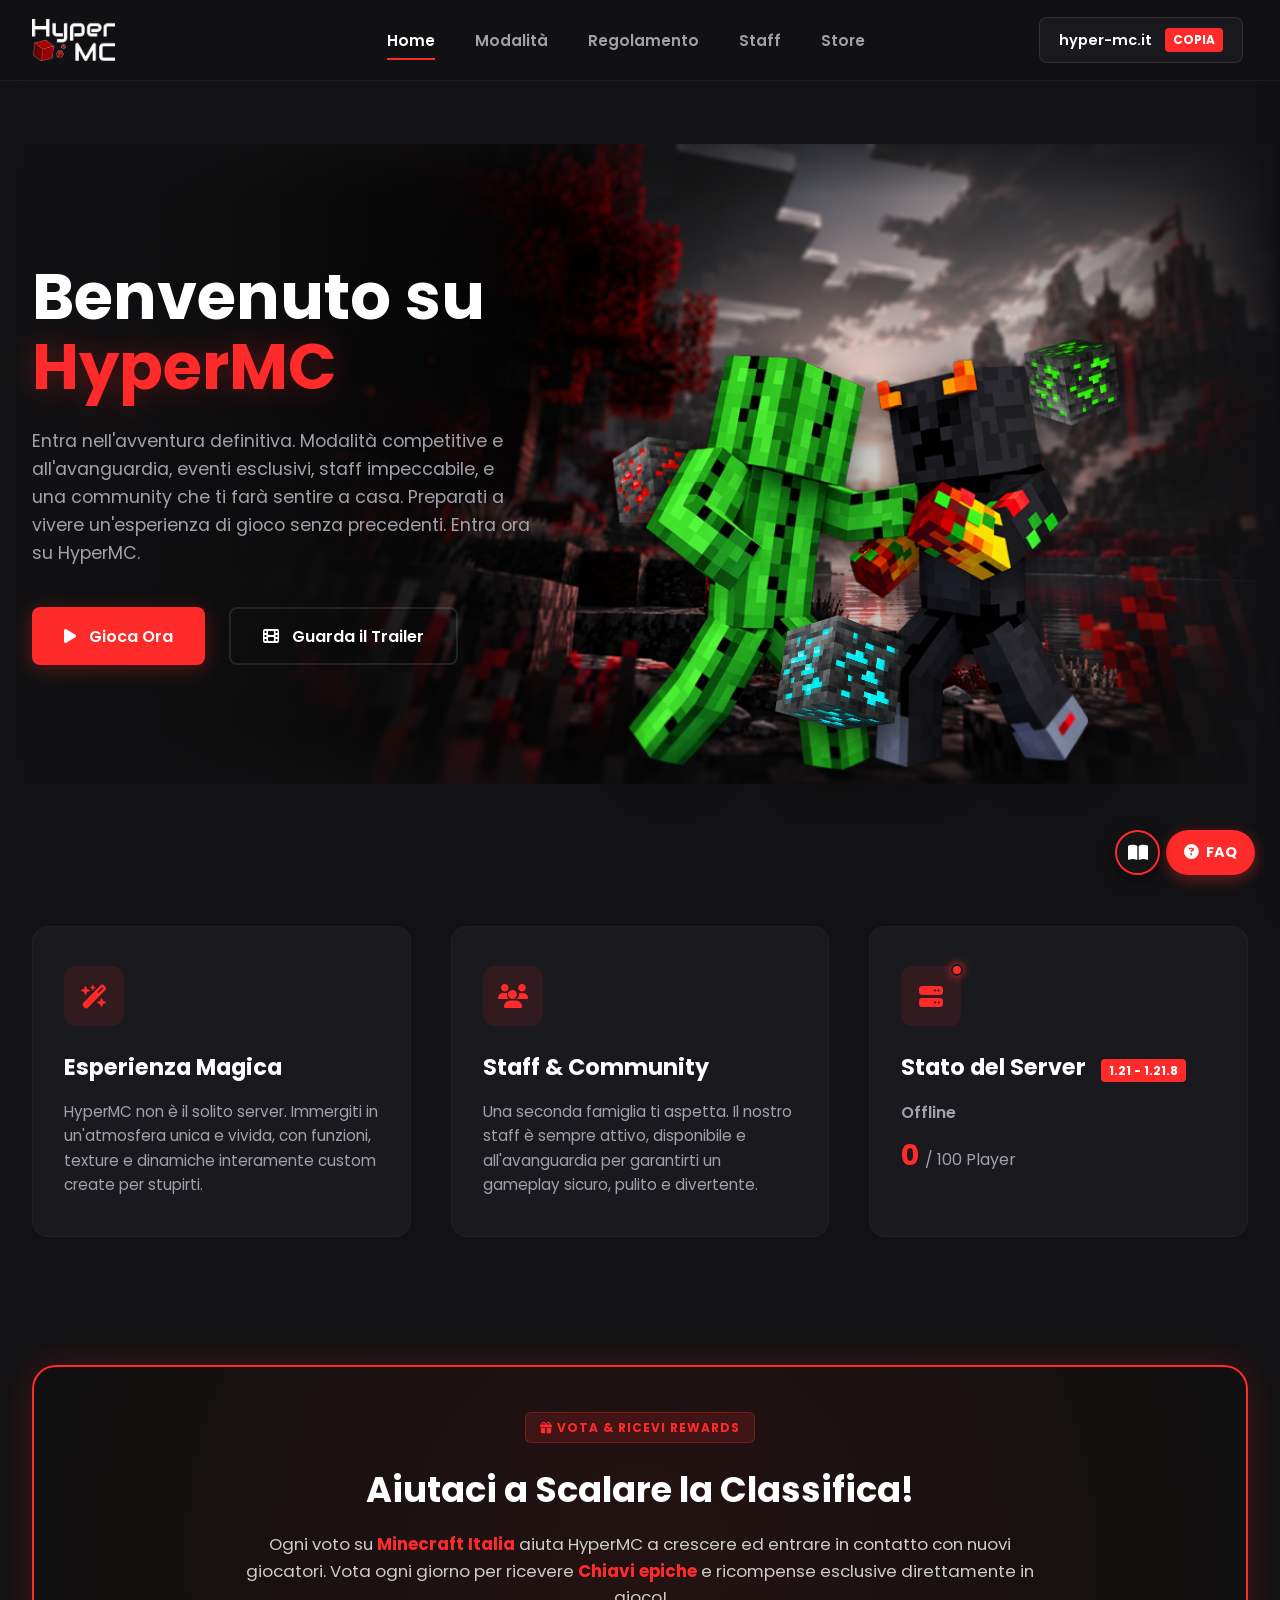
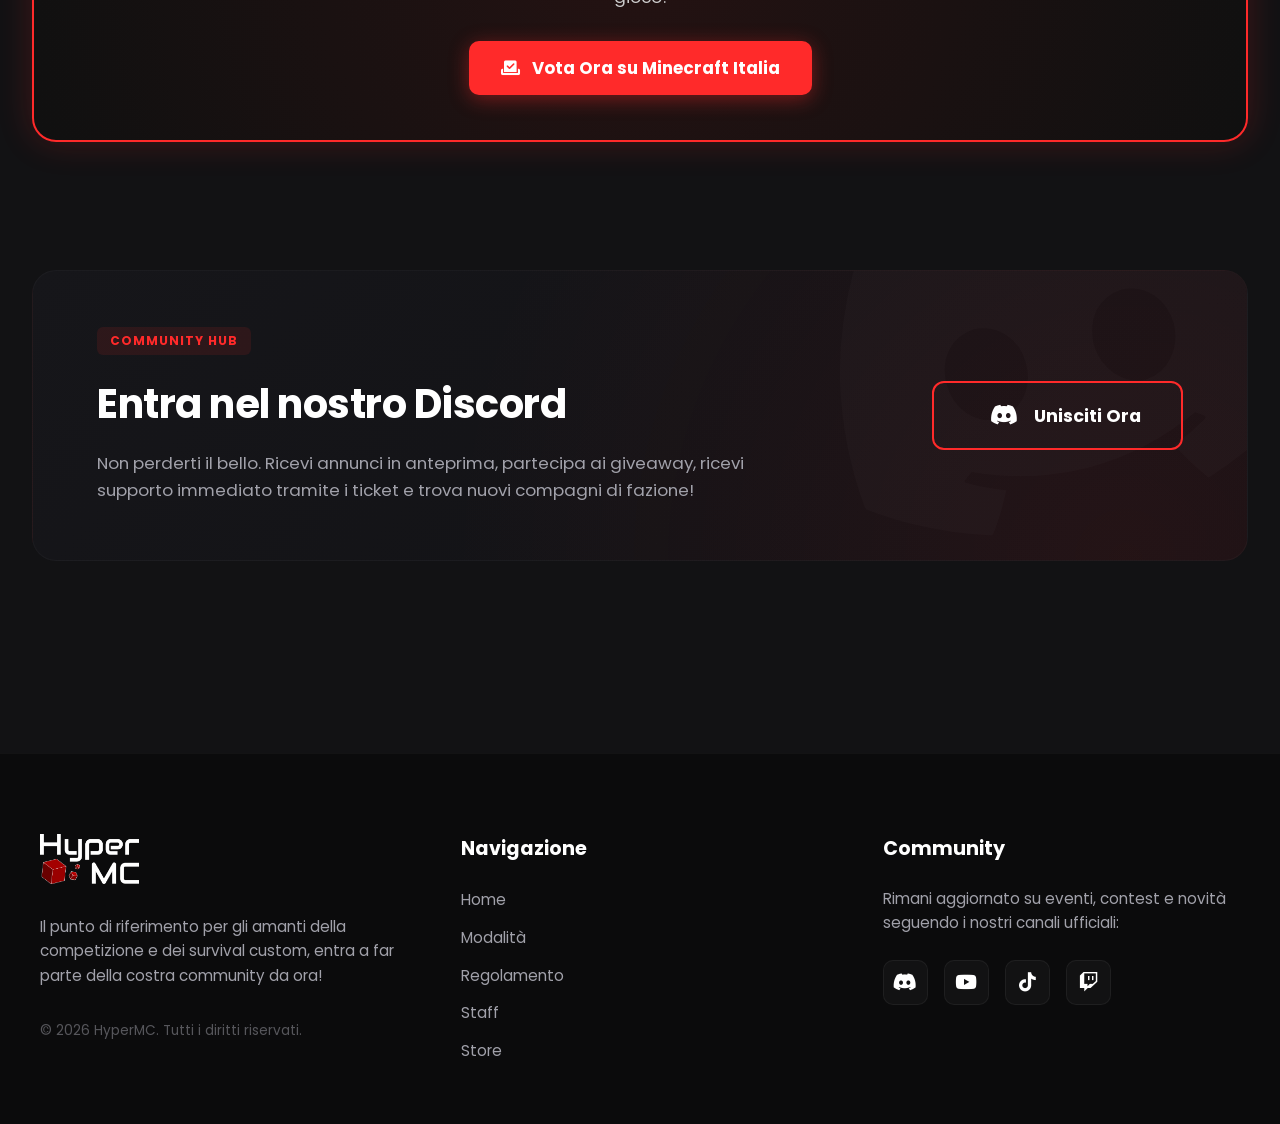
==== commit eaf3744b: "HyperMC Website v2.2.1" ====
--- a/index.html
+++ b/index.html
@@ -155,8 +155,13 @@
             </div>
         </div>
 
-    </div>
 </aside>
+
+<!-- BOTTONE CIRCOLARE WIKI -->
+<a href="wiki.html" target="_blank" class="wiki-float-btn" title="Visualizza la Wiki">
+    <i class="fa-solid fa-book-open"></i>
+</a>
+
 <div id="custom-context-menu" class="context-menu">
     <ul>
         <li><a href="https://www.hyper-mc.it/store"><i class="fas fa-shopping-cart"></i> Store</a></li>
@@ -336,6 +341,7 @@
     <!-- Barra temporizzata -->
     <div class="vote-progress-bar" id="vote-progress-bar"></div>
 </div>
+
 </body>
 </div> </section> <footer class="main-footer">
     <div class="footer-container">
--- a/style.css
+++ b/style.css
@@ -2048,6 +2048,651 @@
 .faq-float-btn:hover {
     background: #e02222;
     transform: translateY(-2px);
+}
+.faq-wiki-footer {
+    padding-top: 15px;
+    border-top: 1px solid rgba(255, 255, 255, 0.1);
+}
+/* Bottone Circolare Wiki Flottante */
+.wiki-float-btn {
+    position: fixed;
+    bottom: 25px;
+    right: 120px; /* Posizionato subito a sinistra del bottone FAQ */
+    width: 45px;
+    height: 45px;
+    background: #141414;
+    border: 2px solid #ff2a2a;
+    color: #ffffff;
+    border-radius: 50%;
+    display: flex;
+    align-items: center;
+    justify-content: center;
+    font-size: 1.1rem;
+    text-decoration: none;
+    box-shadow: 0 4px 15px rgba(0, 0, 0, 0.5);
+    z-index: 9990;
+    transition: all 0.25s ease;
+}
+
+.wiki-float-btn:hover {
+    background: #ff2a2a;
+    color: #ffffff;
+    transform: translateY(-2px) scale(1.05);
+    box-shadow: 0 4px 15px rgba(255, 42, 42, 0.5);
+}
+
+/* ==========================================
+   WIKI HYPERMC (LAYOUT & STILE FOGLIO)
+   ========================================== */
+
+html {
+    scroll-behavior: smooth; /* Scorrimento fluido alle ancore */
+}
+
+.wiki-body {
+    background-color: #0b0b0b;
+    color: #e0e0e0;
+    font-family: 'Segoe UI', Tahoma, Geneva, Verdana, sans-serif;
+    margin: 0;
+    padding: 0;
+}
+
+/* HEADER MINIMAL WIKI */
+.wiki-header {
+    position: fixed;
+    top: 0;
+    left: 0;
+    width: 100%;
+    height: 65px;
+    background: #121212;
+    border-bottom: 2px solid #ff2a2a;
+    display: flex;
+    justify-content: space-between;
+    align-items: center;
+    padding: 0 30px;
+    box-sizing: border-box;
+    z-index: 1000;
+}
+
+.wiki-logo img {
+    height: 38px;
+    width: auto;
+    display: block;
+}
+
+.wiki-main-title {
+    font-size: 1.55rem;
+    font-weight: 700;
+    margin: 0;
+    letter-spacing: 0.5px;
+}
+
+.wiki-main-title .highlight {
+    color: #ff2a2a;
+}
+
+/* SELETTORE LINGUA */
+.lang-selector {
+    display: flex;
+    align-items: center;
+    gap: 8px;
+}
+
+.lang-btn {
+    background: none;
+    border: none;
+    color: #888;
+    font-weight: 700;
+    font-size: 0.9rem;
+    cursor: pointer;
+    transition: color 0.2s ease;
+}
+
+.lang-btn.active, .lang-btn:hover {
+    color: #ff2a2a;
+}
+
+.lang-divider {
+    color: #333;
+}
+
+/* LAYOUT A 2 COLONNE */
+.wiki-container {
+    display: flex;
+    margin-top: 65px; /* Spazio per header fisso */
+    min-height: calc(100vh - 65px);
+}
+
+/* SIDEBAR CATEGORIE (SX) */
+.wiki-sidebar {
+    width: 280px;
+    background: #111111;
+    border-right: 1px solid #222;
+    padding: 25px 15px;
+    position: sticky;
+    top: 65px;
+    height: calc(100vh - 65px);
+    overflow-y: auto;
+    box-sizing: border-box;
+    flex-shrink: 0;
+}
+
+.sidebar-title {
+    font-size: 0.85rem;
+    font-weight: 700;
+    color: #ff2a2a;
+    letter-spacing: 1px;
+    margin-bottom: 15px;
+    padding-left: 10px;
+}
+
+.sidebar-menu {
+    list-style: none;
+    padding: 0;
+    margin: 0;
+}
+
+.sidebar-menu li {
+    margin-bottom: 6px;
+}
+
+.sidebar-link {
+    display: flex;
+    align-items: center;
+    gap: 10px;
+    padding: 10px 14px;
+    color: #a0a0a0;
+    text-decoration: none;
+    font-size: 0.92rem;
+    font-weight: 500;
+    border-radius: 6px;
+    transition: all 0.2s ease;
+}
+
+.sidebar-link i {
+    font-size: 0.95rem;
+    width: 18px;
+}
+
+.sidebar-link:hover, .sidebar-link.active {
+    background: rgba(255, 42, 42, 0.12);
+    color: #ffffff;
+    border-left: 3px solid #ff2a2a;
+}
+
+/* AREA CONTENUTO GUIDA (FOGLIO) */
+.wiki-content {
+    flex-grow: 1;
+    padding: 40px;
+    display: flex;
+    justify-content: center;
+    background: #0b0b0b;
+}
+
+.wiki-paper {
+    max-width: 850px;
+    width: 100%;
+    background: #141414;
+    border: 1px solid #222;
+    border-radius: 8px;
+    padding: 45px;
+    box-shadow: 0 10px 30px rgba(0, 0, 0, 0.5);
+    box-sizing: border-box;
+}
+
+/* TITOLI E TESTI GUIDA */
+.wiki-section {
+    margin-bottom: 35px;
+}
+
+.section-title {
+    font-size: 1.6rem;
+    color: #ffffff;
+    display: flex;
+    align-items: center;
+    gap: 12px;
+    margin-top: 0;
+    margin-bottom: 18px;
+}
+
+.highlight-icon {
+    color: #ff2a2a;
+}
+
+.wiki-section p {
+    line-height: 1.7;
+    color: #cccccc;
+    font-size: 1rem;
+    margin-bottom: 15px;
+}
+
+.wiki-link {
+    color: #ff2a2a;
+    text-decoration: none;
+    border-bottom: 1px dashed #ff2a2a;
+    transition: border-bottom-style 0.2s;
+}
+
+.wiki-link:hover {
+    border-bottom-style: solid;
+}
+
+.wiki-section code {
+    background: #1f1f1f;
+    color: #ff2a2a;
+    padding: 3px 7px;
+    border-radius: 4px;
+    font-family: monospace;
+}
+
+/* LINEA SOTTILE DI DIVISIONE */
+.wiki-divider {
+    border: none;
+    height: 1px;
+    background: #252525;
+    margin: 35px 0;
+}
+/* BOX DOWNLOAD WIKI */
+.wiki-download-box {
+    margin-top: 40px;
+    padding: 25px;
+    background: #181818;
+    border: 1px solid #ff2a2a;
+    border-radius: 8px;
+    display: flex;
+    flex-direction: column;
+    gap: 20px;
+}
+
+.download-info {
+    display: flex;
+    gap: 15px;
+    align-items: flex-start;
+}
+
+.download-icon {
+    font-size: 2rem;
+    color: #ff2a2a;
+    margin-top: 5px;
+}
+
+.download-disclaimer {
+    font-size: 0.85rem;
+    color: #a0a0a0;
+    line-height: 1.5;
+    margin-top: 5px;
+}
+
+.wiki-download-btn {
+    align-self: flex-start;
+    background: #ff2a2a;
+    color: #fff;
+    padding: 12px 20px;
+    border-radius: 6px;
+    text-decoration: none;
+    font-weight: 700;
+    font-size: 0.9rem;
+    display: inline-flex;
+    align-items: center;
+    gap: 8px;
+    transition: background 0.2s;
+}
+
+.wiki-download-btn:hover {
+    background: #e02222;
+}
+/* ==========================================
+   STILI GERARCHIA TITOLI WIKI
+   ========================================== */
+
+/* Titoli principali di sezione (es. SMP, KNOCKOUT, SCOPRI I GIOCHI) */
+.wiki-subtitle {
+    font-size: 1.45rem;
+    font-weight: 700;
+    color: #ffffff;
+    margin-top: 30px;
+    margin-bottom: 15px;
+    display: flex;
+    align-items: center;
+    gap: 10px;
+    border-left: 4px solid #ff2a2a;
+    padding-left: 12px;
+}
+
+.wiki-subtitle.section-divider {
+    margin-top: 45px;
+    padding-top: 15px;
+    border-top: 1px solid #222;
+}
+
+/* Sotto-titoli secondari (es. In Generale) */
+.wiki-heading {
+    font-size: 1.15rem;
+    font-weight: 600;
+    color: #ff2a2a;
+    margin-top: 20px;
+    margin-bottom: 10px;
+    text-transform: uppercase;
+    letter-spacing: 0.5px;
+}
+
+/* Schede Giochi (Mischia, Duel 1v1, Duel 2v2) */
+.wiki-game-card {
+    background: #181818;
+    border: 1px solid #282828;
+    border-radius: 6px;
+    padding: 18px 22px;
+    margin-bottom: 15px;
+    transition: border-color 0.2s;
+}
+
+.wiki-game-card:hover {
+    border-color: #ff2a2a;
+}
+
+.wiki-game-title {
+    font-size: 1.2rem;
+    color: #ffffff;
+    font-weight: 700;
+    margin: 0 0 8px 0;
+}
+/* ==========================================
+   STILI STORE WIKI
+   ========================================== */
+
+.store-grid {
+    display: grid;
+    grid-template-columns: repeat(auto-fit, minmax(200px, 1fr));
+    gap: 15px;
+    margin-top: 15px;
+    margin-bottom: 25px;
+}
+
+.store-card {
+    background: #181818;
+    border: 1px solid #282828;
+    border-radius: 6px;
+    padding: 15px 20px;
+    display: flex;
+    justify-content: space-between;
+    align-items: center;
+    transition: all 0.2s ease;
+}
+
+.store-card:hover {
+    border-color: #ff2a2a;
+    transform: translateY(-2px);
+}
+
+.store-card.highlight-card {
+    border-color: #ff2a2a;
+    background: linear-gradient(135deg, #1f1414 0%, #181818 100%);
+}
+
+.store-item-name {
+    font-weight: 700;
+    color: #ffffff;
+    font-size: 0.95rem;
+}
+
+.store-item-price {
+    font-weight: 800;
+    color: #ff2a2a;
+    font-size: 1.1rem;
+    background: rgba(255, 42, 42, 0.1);
+    padding: 4px 10px;
+    border-radius: 4px;
+}
+/* ==========================================
+   STILI SUPPORTO & CANDIDATURE STAFF
+   ========================================== */
+
+/* Badge Ruoli Staff */
+.staff-roles-container {
+    display: flex;
+    flex-wrap: wrap;
+    gap: 10px;
+    margin: 15px 0;
+}
+
+.role-badge {
+    padding: 6px 14px;
+    border-radius: 20px;
+    font-size: 0.85rem;
+    font-weight: 700;
+    background: #1e1e1e;
+    border: 1px solid #333;
+    color: #fff;
+}
+
+.role-badge.trainee { border-color: #aaa; color: #aaa; }
+.role-badge.helper { border-color: #00d9e9; color: #00d9e9; }
+.role-badge.sr-helper { border-color: #224fe2; color: #224fe2; }
+.role-badge.ds-mod { border-color: #27b0b4; color: #27b0b4; }
+
+.role-note {
+    font-size: 0.9rem;
+    color: #a0a0a0;
+}
+
+/* Griglia Requisiti */
+.requirements-grid {
+    display: grid;
+    grid-template-columns: repeat(auto-fit, minmax(220px, 1fr));
+    gap: 15px;
+    margin-top: 15px;
+    margin-bottom: 25px;
+}
+
+.req-card {
+    background: #181818;
+    border: 1px solid #282828;
+    border-radius: 6px;
+    padding: 15px 18px;
+    display: flex;
+    align-items: center;
+    gap: 15px;
+}
+
+.req-icon {
+    font-size: 1.5rem;
+    color: #ff2a2a;
+}
+
+.req-info {
+    display: flex;
+    flex-direction: column;
+}
+
+.req-title {
+    font-weight: 700;
+    color: #ffffff;
+    font-size: 0.95rem;
+}
+
+.req-desc {
+    font-size: 0.82rem;
+    color: #a0a0a0;
+}
+
+/* Griglia Ruoli Cercati */
+.recruiting-grid {
+    display: grid;
+    grid-template-columns: repeat(auto-fit, minmax(280px, 1fr));
+    gap: 15px;
+    margin-top: 15px;
+}
+
+.recruiting-card {
+    background: #181818;
+    border: 1px solid #282828;
+    border-left: 3px solid #ff2a2a;
+    border-radius: 6px;
+    padding: 18px;
+    display: flex;
+    align-items: flex-start;
+    gap: 15px;
+}
+
+.recruiting-card i {
+    font-size: 1.6rem;
+    color: #ff2a2a;
+    margin-top: 2px;
+}
+
+.recruiting-card h5 {
+    margin: 0 0 5px 0;
+    font-size: 1.05rem;
+    color: #fff;
+    font-weight: 700;
+}
+
+.recruiting-card p {
+    margin: 0;
+    font-size: 0.88rem;
+    color: #b0b0b0;
+    line-height: 1.4;
+}
+/* ==========================================
+   NUEVO STILE ECONOMIA (GRIGLIA CARDS)
+   ========================================== */
+.economy-grid {
+    display: grid;
+    grid-template-columns: repeat(auto-fit, minmax(250px, 1fr));
+    gap: 15px;
+    margin-top: 20px;
+}
+
+.eco-card {
+    background: #161616;
+    border: 1px solid #262626;
+    border-radius: 8px;
+    padding: 20px;
+    transition: transform 0.2s, border-color 0.2s;
+}
+
+.eco-card:hover {
+    border-color: #ff2a2a;
+    transform: translateY(-3px);
+}
+
+.eco-card.highlight-eco {
+    border-color: #ff2a2a;
+    background: linear-gradient(135deg, #221212 0%, #161616 100%);
+}
+
+.eco-card-header {
+    display: flex;
+    align-items: center;
+    gap: 12px;
+    margin-bottom: 10px;
+}
+
+.eco-icon {
+    font-size: 1.4rem;
+    color: #ff2a2a;
+}
+
+.eco-card-header h4 {
+    margin: 0;
+    color: #fff;
+    font-size: 1.05rem;
+}
+
+.eco-card p {
+    font-size: 0.88rem;
+    color: #b0b0b0;
+    margin: 0;
+    line-height: 1.5;
+}
+
+/* ==========================================
+   NUEVO STILE COMANDI (TABELLE PULITE)
+   ========================================== */
+.cmd-category {
+    margin-bottom: 20px;
+}
+
+.cmd-cat-title {
+    color: #ff2a2a;
+    font-size: 1rem;
+    font-weight: 700;
+    margin-bottom: 10px;
+    text-transform: uppercase;
+}
+
+.cmd-table {
+    background: #141414;
+    border: 1px solid #222;
+    border-radius: 6px;
+    overflow: hidden;
+}
+
+.cmd-row {
+    display: flex;
+    justify-content: space-between;
+    align-items: center;
+    padding: 12px 18px;
+    border-bottom: 1px solid #1f1f1f;
+}
+
+.cmd-row:last-child {
+    border-bottom: none;
+}
+
+.cmd-row:nth-child(even) {
+    background: #181818;
+}
+
+.cmd-code {
+    font-family: 'Consolas', monospace;
+    color: #ff2a2a;
+    background: rgba(255, 42, 42, 0.1);
+    padding: 3px 8px;
+    border-radius: 4px;
+    font-size: 0.88rem;
+    font-weight: 600;
+}
+
+.cmd-desc {
+    color: #ccc;
+    font-size: 0.88rem;
+    text-align: right;
+}
+
+@media (max-width: 600px) {
+    .cmd-row {
+        flex-direction: column;
+        align-items: flex-start;
+        gap: 6px;
+    }
+    .cmd-desc {
+        text-align: left;
+    }
+}
+
+/* RESPONSIVE MOBILE */
+@media (max-width: 900px) {
+    .wiki-container {
+        flex-direction: column;
+    }
+
+    .wiki-sidebar {
+        width: 100%;
+        height: auto;
+        position: relative;
+        top: 0;
+        border-right: none;
+        border-bottom: 1px solid #222;
+    }
+
+    .wiki-content {
+        padding: 20px 10px;
+    }
+
+    .wiki-paper {
+        padding: 25px;
+    }
 }
 
 /* RESPONSIVE SMARTPHONE E TABLET */
